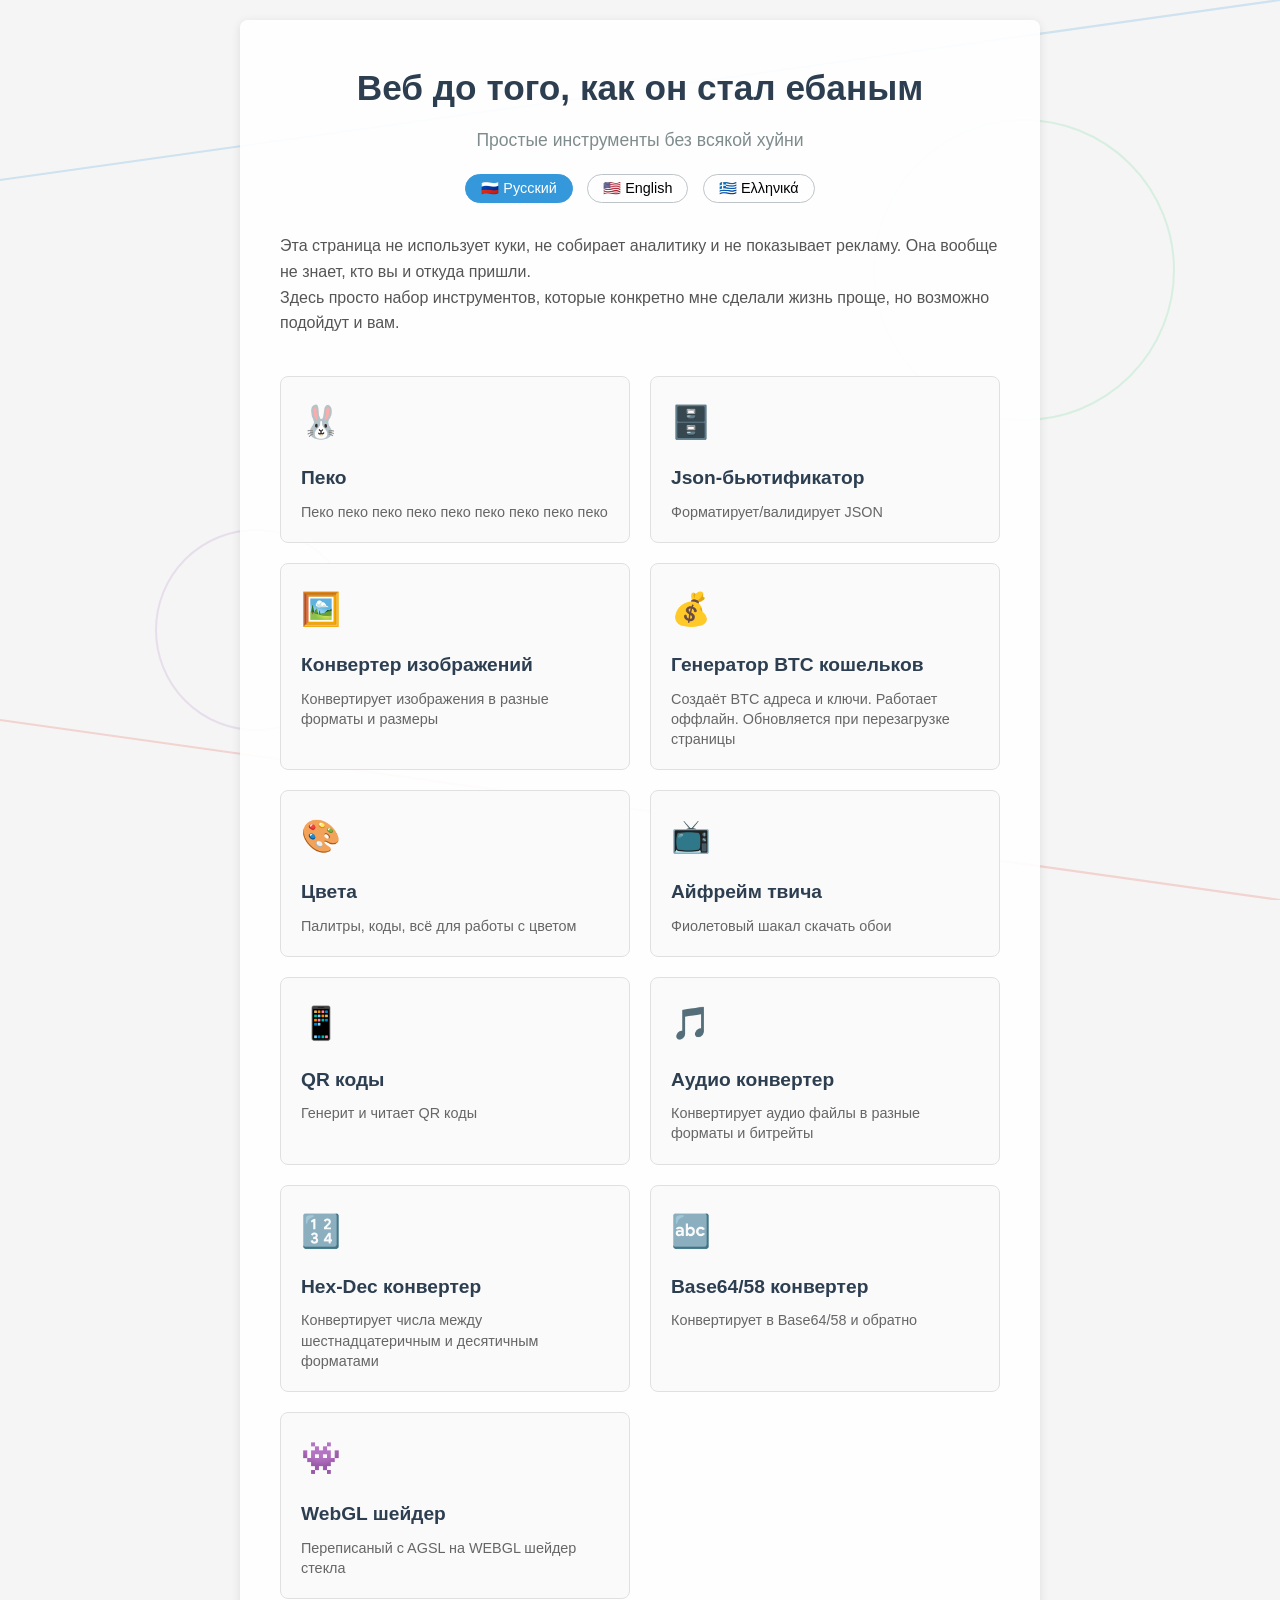
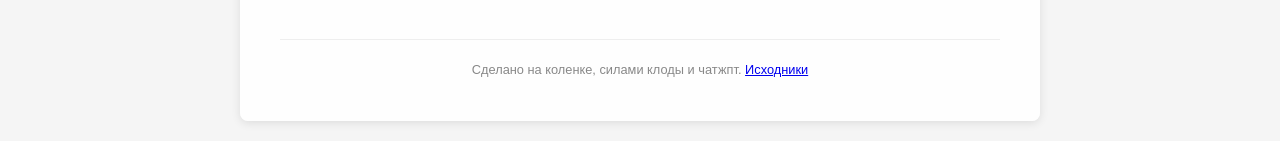
==== app/index.html @ 1409cdbc "Add WebGL shader to feature list" ====
<!DOCTYPE html>
<html lang="ru">
<head>
    <meta charset="UTF-8">
    <meta name="viewport" content="width=device-width, initial-scale=1.0">
    <title>Инструменты</title>
    <style>
        * { margin: 0; padding: 0; box-sizing: border-box; }
        body {
            font-family: -apple-system, BlinkMacSystemFont, 'Segoe UI', Roboto, sans-serif;
            line-height: 1.6; color: #333; background: #f5f5f5; padding: 20px;
            position: relative; /* allow positioned children without killing scroll */
            overflow-x: hidden; /* hide horizontal overflow only */
            min-height: 100vh; /* ensure body extends at least one viewport height */
        }
        svg.background { position: fixed; top: 0; left: 0; width: 100%; height: 100%; z-index: -1; pointer-events: none; }
        .container {
            max-width: 800px; margin: 0 auto; background: rgba(255,255,255,0.9);
            border-radius: 8px; box-shadow: 0 2px 10px rgba(0,0,0,0.1); padding: 40px; position: relative;
        }
        .header { text-align: center; margin-bottom: 30px; }
        .title { font-size: 2.2em; font-weight: bold; color: #2c3e50; margin-bottom: 10px; }
        .subtitle { font-size: 1.1em; color: #7f8c8d; margin-bottom: 20px; }
        .language-switch { margin-bottom: 20px; }
        .lang-btn { background: none; border: 1px solid #bdc3c7; padding: 5px 15px; margin: 0 5px; border-radius: 20px; cursor: pointer; font-size: 0.9em; transition: all 0.2s; }
        .lang-btn.active { background: #3498db; color: white; border-color: #3498db; }
        .lang-btn:hover:not(.active) { background: #ecf0f1; }
        .description { font-size: 1em; color: #555; margin-bottom: 40px; text-align: left; }
        .tools-grid { display: grid; grid-template-columns: repeat(auto-fit, minmax(300px, 1fr)); gap: 20px; margin-top: 30px; }
        .tool-card { border: 1px solid #e0e0e0; border-radius: 8px; padding: 20px; background: #fafafa; cursor: pointer; transition: all 0.2s ease; text-decoration: none; color: inherit; }
        .tool-card:hover { border-color: #3498db; background: white; box-shadow: 0 4px 12px rgba(52, 152, 219, 0.1); transform: translateY(-2px); }
        .tool-icon { font-size: 2em; margin-bottom: 15px; display: block; }
        .tool-title { font-size: 1.2em; font-weight: 600; margin-bottom: 8px; color: #2c3e50; }
        .tool-desc { font-size: 0.9em; color: #666; line-height: 1.4; }
        .footer { margin-top: 40px; padding-top: 20px; border-top: 1px solid #eee; font-size: 0.8em; color: #888; text-align: center; }
        @media (max-width: 768px) {
            body { padding: 10px; }
            .container { padding: 20px; }
            .title { font-size: 1.8em; }
            .subtitle { font-size: 1em; }
            .tools-grid { grid-template-columns: 1fr; gap: 15px; }
            .tool-card { padding: 15px; }
        }
        @media (max-width: 480px) {
            .container { padding: 15px; }
            .title { font-size: 1.5em; }
            .lang-btn { padding: 8px 12px; margin: 2px; }
        }
    </style>
</head>
<body>
<svg class="background" xmlns="http://www.w3.org/2000/svg" preserveAspectRatio="xMidYMid slice">
    <line x1="0" y1="20%" x2="100%" y2="0" stroke="#3498db" stroke-width="2" opacity="0.2"/>
    <line x1="0" y1="80%" x2="100%" y2="100%" stroke="#e74c3c" stroke-width="2" opacity="0.2"/>
    <circle cx="80%" cy="30%" r="150" stroke="#2ecc71" stroke-width="2" fill="none" opacity="0.15"/>
    <circle cx="20%" cy="70%" r="100" stroke="#9b59b6" stroke-width="2" fill="none" opacity="0.15"/>
</svg>

<div class="container">
    <div class="header">
        <h1 class="title" data-text="title">Веб до того, как он стал ебаным</h1>
        <p class="subtitle" data-text="subtitle">Простые инструменты без всякой хуйни</p>
        <div class="language-switch">
            <button class="lang-btn" data-lang="ru">🇷🇺 Русский</button>
            <button class="lang-btn" data-lang="en">🇺🇸 English</button>
            <button class="lang-btn" data-lang="el">🇬🇷 Ελληνικά</button>
        </div>
    </div>

    <div class="description" data-text="description"></div>
    <div class="tools-grid" id="tools-grid"></div>
    <div class="footer" data-text="footer"></div>
</div>

<script>
    const translations = {
        ru: {
            title: "Веб до того, как он стал ебаным",
            subtitle: "Простые инструменты без всякой хуйни",
            description: `
                <p>Эта страница не использует куки, не собирает аналитику и не показывает рекламу. Она вообще не знает, кто вы и откуда пришли.</p>
                <p>Здесь просто набор инструментов, которые конкретно мне сделали жизнь проще, но возможно подойдут и вам.</p>
            `,
            footer: "Сделано на коленке, силами клоды и чатжпт. <a href=\"https://github.com/gen1nya/js-tools\">Исходники</a>",
            tools: [
                { name: "peko", icon: "🐰", title: "Пеко", desc: "Пеко пеко пеко пеко пеко пеко пеко пеко пеко" },
                { name: "json_validator", icon: "🗄️", title: "Json-бьютификатор", desc: "Форматирует/валидирует JSON" },
                { name: "image-converter", icon: "🖼️", title: "Конвертер изображений", desc: "Конвертирует изображения в разные форматы и размеры" },
                { name: "btc_generator", icon: "💰", title: "Генератор BTC кошельков", desc: "Создаёт BTC адреса и ключи. Работает оффлайн. Обновляется при перезагрузке страницы" },
                { name: "colors", icon: "🎨", title: "Цвета", desc: "Палитры, коды, всё для работы с цветом" },
                { name: "twitch_iframe", icon: "📺", title: "Айфрейм твича", desc: "Фиолетовый шакал скачать обои" },
                { name: "qr_generator_reader", icon: "📱", title: "QR коды", desc: "Генерит и читает QR коды" },
                { name: "audio_converter", icon: "🎵", title: "Аудио конвертер", desc: "Конвертирует аудио файлы в разные форматы и битрейты" },
                { name: "hex-dec-converter", icon: "🔢", title: "Hex-Dec конвертер", desc: "Конвертирует числа между шестнадцатеричным и десятичным форматами" },
                { name: "base-utf-converter", icon: "🔤", title: "Base64/58 конвертер", desc: "Конвертирует в Base64/58 и обратно" },
                { name: "webgl", icon: "👾", title: "WebGL шейдер", desc: "Переписаный c AGSL на WEBGL шейдер стекла" },
            ]
        },
        en: {
            title: "Web before it became fucked up",
            subtitle: "Simple tools without any bullshit",
            description: `
                <p>This page doesn't use cookies, doesn't collect analytics, and doesn't show ads. It doesn't know who you are or where you came from.</p>
                <p>Here's just a set of tools that made my life easier, but might work for you too.</p>
                <p>Not everything translated to English yet, but I'm working on it, and PRs are welcome.</p>
            `,
            footer: "Made on my knee with the help of Claude and ChatGPT.  <a href=\"https://github.com/gen1nya/js-tools\">Source code</a>",
            tools: [
                { name: "peko", icon: "🐰", title: "Peko", desc: "peko peko peko peko peko peko peko peko peko peko peko peko peko peko peko peko" },
                { name: "json_validator", icon: "🗄️", title: "Json-Beautifier", desc: "Formats/validates JSON" },
                { name: "image-converter", icon: "🖼️", title: "Image Converter", desc: "Converts images to different formats and sizes" },
                { name: "btc_generator", icon: "💰", title: "BTC Wallet Generator", desc: "Creates BTC addresses and keys. Works offline. Updates on page reload" },
                { name: "colors", icon: "🎨", title: "Colors", desc: "Palettes, codes, everything for working with color" },
                { name: "twitch_iframe", icon: "📺", title: "Twitch Iframe", desc: "Purple jackal download wallpapers" },
                { name: "qr_generator_reader", icon: "📱", title: "QR Codes", desc: "Generates and reads QR codes" },
                { name: "audio_converter", icon: "🎵", title: "Audio Converter", desc: "Converts audio files to different formats and bitrates" },
                { name: "hex-dec-converter", icon: "🔢", title: "Hex-Dec Converter", desc: "Converts numbers between hexadecimal and decimal formats" },
                { name: "base-utf-converter", icon: "🔤", title: "Base64/58 Converter", desc: "Converts to Base64/58 and back" },
                { name: "webgl", icon: "👾", title: "WebGL shader", desc: "Rewritten from AGSL to the WEBGL glass shader" }
            ]
        },
        el: {
            title: "Ο Ιστός πριν γίνει σκατά",
            subtitle: "Απλά εργαλεία χωρίς μαλακίες",
            description: `
                <p>Αυτή η σελίδα δεν χρησιμοποιεί cookies, δεν συλλέγει αναλύσεις και δεν εμφανίζει διαφημίσεις.</p>
                <p>Είναι απλά ένα σύνολο εργαλείων που έκαναν τη ζωή μου ευκολότερη και ίσως βοηθήσουν και εσάς.</p>
            `,
            footer: "Φτιαγμένο πρόχειρα με τη βοήθεια του Claude και του ChatGPT. <a href=\"https://github.com/gen1nya/js-tools\">Πηγαίος κώδικας</a>",
            tools: [
                { name: "peko", icon: "🐰", title: "Πέκο", desc: "πέκο πέκο πέκο..." },
                { name: "json_validator", icon: "🗄️", title: "Διαμορφωτής JSON", desc: "Μορφοποιεί/επικυρώνει JSON" },
                { name: "image-converter", icon: "🖼️", title: "Μετατροπέας εικόνων", desc: "Μετατρέπει εικόνες σε διαφορετικές μορφές και μεγέθη" },
                { name: "btc_generator", icon: "💰", title: "Γεννήτρια πορτοφολιών BTC", desc: "Δημιουργεί διευθύνσεις και κλειδιά BTC. Λειτουργεί offline. Ενημερώνεται με την ανανέωση της σελίδας" },
                { name: "colors", icon: "🎨", title: "Χρώματα", desc: "Παλέτες, κωδικοί, όλα για εργασία με το χρώμα" },
                { name: "twitch_iframe", icon: "📺", title: "Iframe Twitch", desc: "Μωβ τσακάλι λήψη ταπετσαριών" },
                { name: "qr_generator_reader", icon: "📱", title: "QR κώδικες", desc: "Δημιουργεί και διαβάζει κωδικούς QR" },
                { name: "audio_converter", icon: "🎵", title: "Μετατροπέας ήχου", desc: "Μετατρέπει αρχεία ήχου σε διαφορετικές μορφές και bitrates" },
                { name: "hex-dec-converter", icon: "🔢", title: "Μετατροπέας Hex-Dec", desc: "Μετατρέπει αριθμούς μεταξύ δεκαεξαδικού και δεκαδικού" },
                { name: "base-utf-converter", icon: "🔤", title: "Μετατροπέας Base64/58", desc: "Μετατρέπει σε Base64/58 και πίσω" },
                { name: "webgl", icon: "👾", title: "WebGL шейдер", desc: "Ξαναγράφηκε από AGSL στο WEBGL glass shader" }
            ]
        }
    };

    let currentLang = localStorage.getItem('lang') || 'ru';

    function switchLanguage(lang, targetBtn = null) {
        if (!translations[lang]) lang = 'ru';
        currentLang = lang;
        localStorage.setItem('lang', lang);

        document.querySelectorAll('.lang-btn').forEach(btn => btn.classList.remove('active'));
        if (targetBtn) targetBtn.classList.add('active');

        const texts = translations[lang];
        if (!texts) return;

        document.querySelectorAll('[data-text]').forEach(el => {
            const key = el.getAttribute('data-text');
            if (key in texts) el.innerHTML = texts[key];
        });
        
        renderTools(texts.tools || []);
        document.documentElement.lang = lang;
    }

    function renderTools(tools) {
        const grid = document.getElementById('tools-grid');
        grid.innerHTML = (tools || []).map(tool => `
            <a href="tools/${tool.name}.html" class="tool-card">
                <span class="tool-icon">${tool.icon}</span>
                <div class="tool-title">${tool.title}</div>
                <div class="tool-desc">${tool.desc}</div>
            </a>
        `).join('');
    }

    document.addEventListener('DOMContentLoaded', () => {
        document.querySelectorAll('.lang-btn').forEach(btn => {
            btn.addEventListener('click', e => switchLanguage(btn.dataset.lang, e.currentTarget));
        });
        const initialBtn = document.querySelector(`.lang-btn[data-lang="${currentLang}"]`) || document.querySelector('.lang-btn');
        switchLanguage(currentLang, initialBtn);
    });
</script>
</body>
</html>
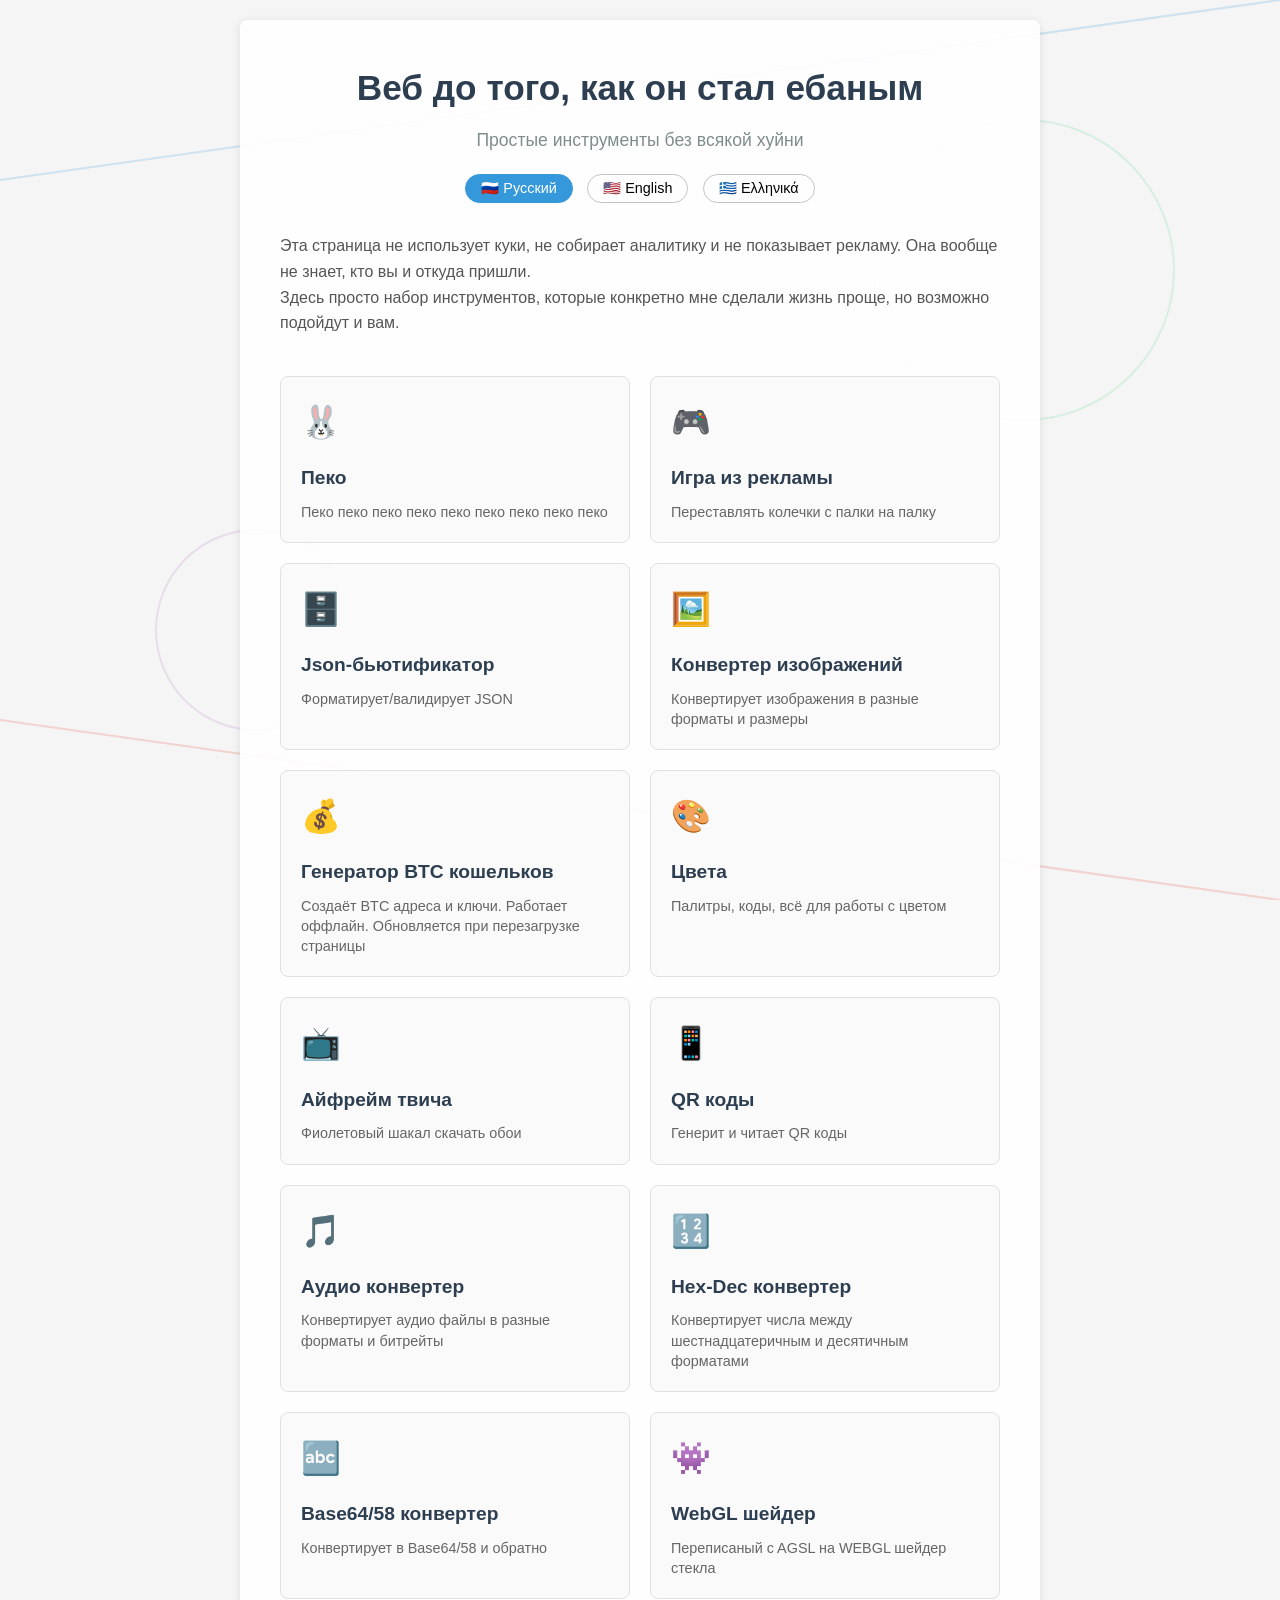
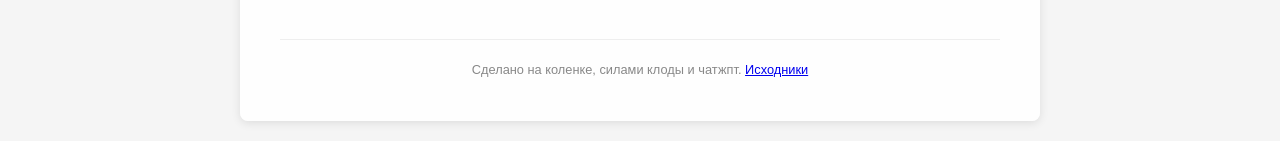
==== commit d098d530: "added a small game" ====
--- a/app/index.html
+++ b/app/index.html
@@ -84,6 +84,7 @@
             footer: "Сделано на коленке, силами клоды и чатжпт. <a href=\"https://github.com/gen1nya/js-tools\">Исходники</a>",
             tools: [
                 { name: "peko", icon: "🐰", title: "Пеко", desc: "Пеко пеко пеко пеко пеко пеко пеко пеко пеко" },
+                { name: "sorting_game", icon: "🎮", title: "Игра из рекламы", desc: "Переставлять колечки с палки на палку" },
                 { name: "json_validator", icon: "🗄️", title: "Json-бьютификатор", desc: "Форматирует/валидирует JSON" },
                 { name: "image-converter", icon: "🖼️", title: "Конвертер изображений", desc: "Конвертирует изображения в разные форматы и размеры" },
                 { name: "btc_generator", icon: "💰", title: "Генератор BTC кошельков", desc: "Создаёт BTC адреса и ключи. Работает оффлайн. Обновляется при перезагрузке страницы" },
@@ -107,6 +108,7 @@
             footer: "Made on my knee with the help of Claude and ChatGPT.  <a href=\"https://github.com/gen1nya/js-tools\">Source code</a>",
             tools: [
                 { name: "peko", icon: "🐰", title: "Peko", desc: "peko peko peko peko peko peko peko peko peko peko peko peko peko peko peko peko" },
+                { name: "sorting_game", icon: "🎮", title: "Ad Puzzle Game", desc: "Move the rings from one pole to another" },
                 { name: "json_validator", icon: "🗄️", title: "Json-Beautifier", desc: "Formats/validates JSON" },
                 { name: "image-converter", icon: "🖼️", title: "Image Converter", desc: "Converts images to different formats and sizes" },
                 { name: "btc_generator", icon: "💰", title: "BTC Wallet Generator", desc: "Creates BTC addresses and keys. Works offline. Updates on page reload" },
@@ -129,6 +131,7 @@
             footer: "Φτιαγμένο πρόχειρα με τη βοήθεια του Claude και του ChatGPT. <a href=\"https://github.com/gen1nya/js-tools\">Πηγαίος κώδικας</a>",
             tools: [
                 { name: "peko", icon: "🐰", title: "Πέκο", desc: "πέκο πέκο πέκο..." },
+                { name: "sorting_game", icon: "🎮", title: "Παιχνίδι από τη διαφήμιση", desc: "Μετακίνησε τους κρίκους από ένα στύλο σε έναν άλλο" },
                 { name: "json_validator", icon: "🗄️", title: "Διαμορφωτής JSON", desc: "Μορφοποιεί/επικυρώνει JSON" },
                 { name: "image-converter", icon: "🖼️", title: "Μετατροπέας εικόνων", desc: "Μετατρέπει εικόνες σε διαφορετικές μορφές και μεγέθη" },
                 { name: "btc_generator", icon: "💰", title: "Γεννήτρια πορτοφολιών BTC", desc: "Δημιουργεί διευθύνσεις και κλειδιά BTC. Λειτουργεί offline. Ενημερώνεται με την ανανέωση της σελίδας" },
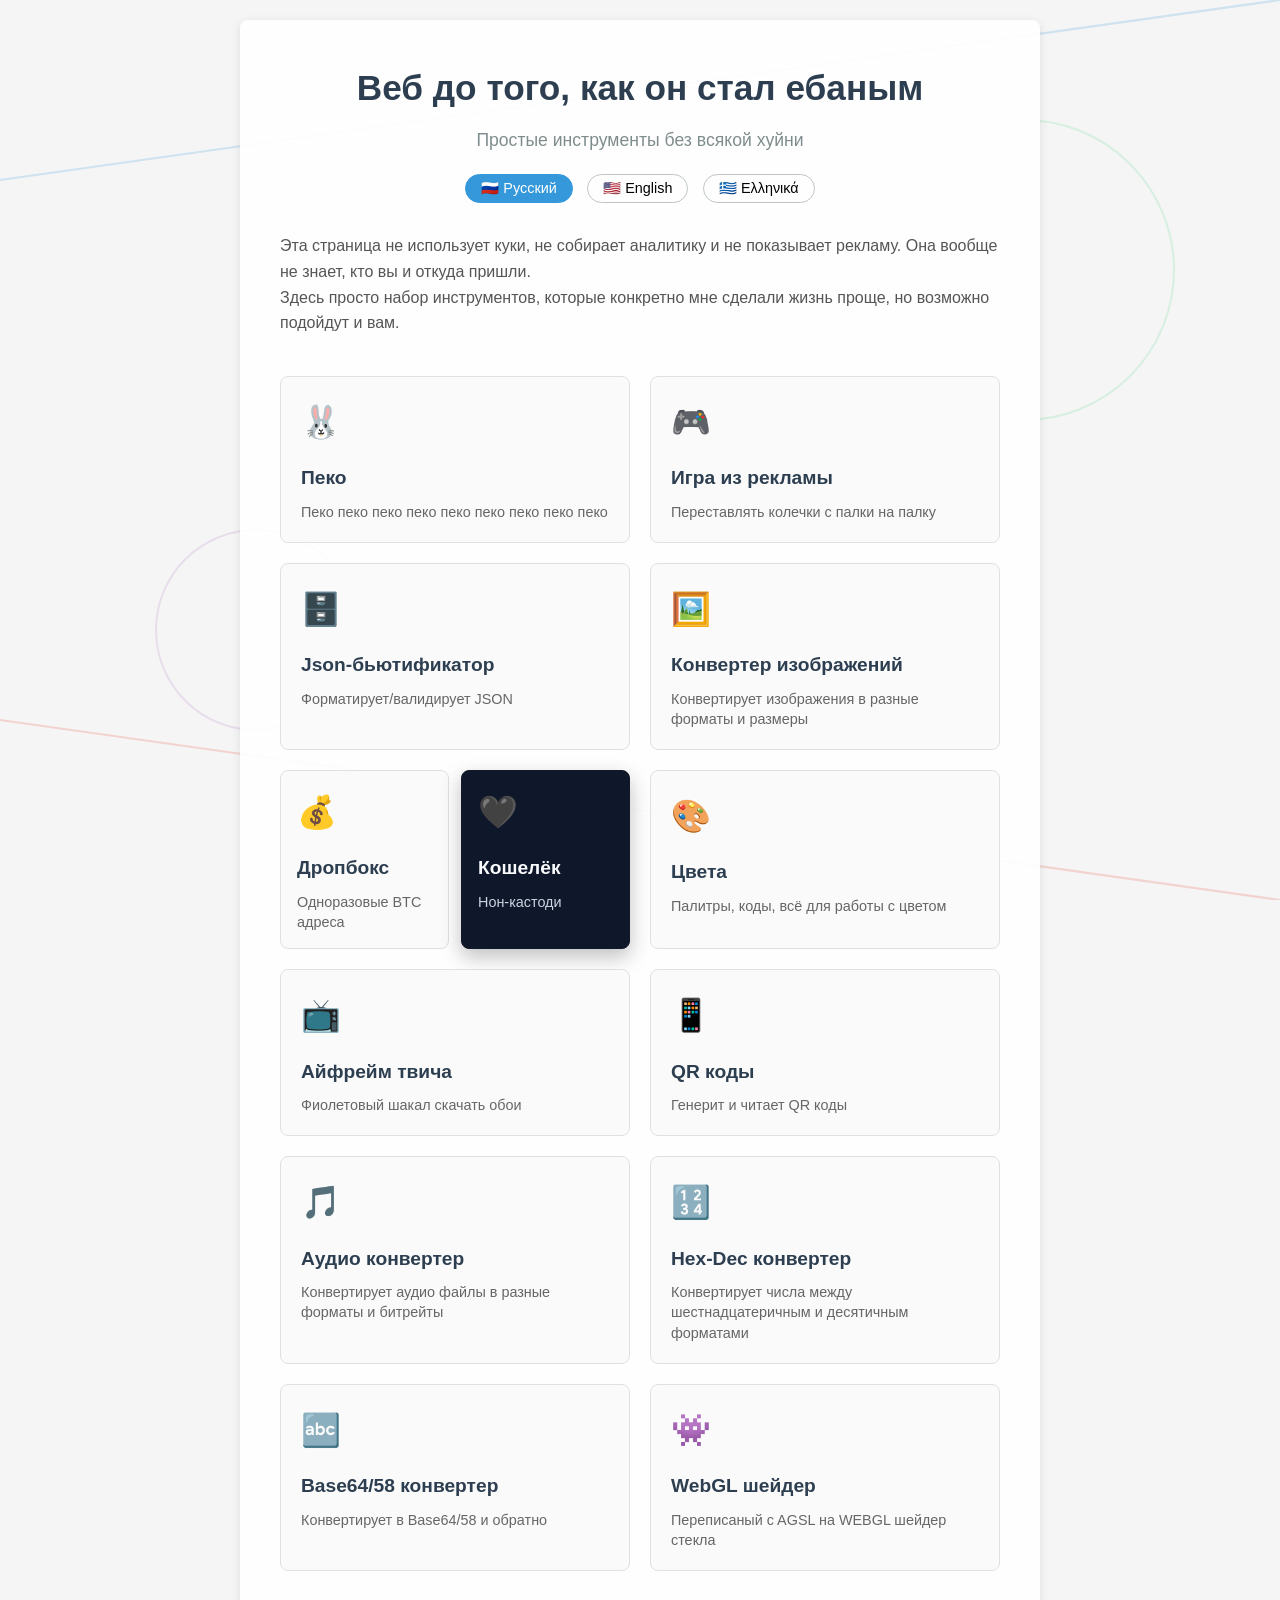
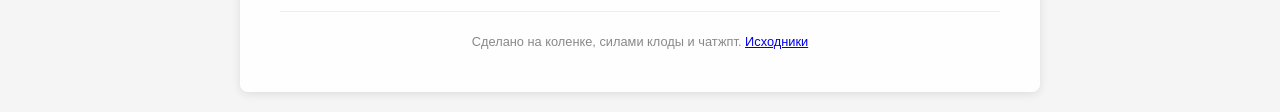
==== commit 920159d9: "Add paired BTC drop box and external wallet cards" ====
--- a/app/index.html
+++ b/app/index.html
@@ -27,8 +27,14 @@
         .lang-btn:hover:not(.active) { background: #ecf0f1; }
         .description { font-size: 1em; color: #555; margin-bottom: 40px; text-align: left; }
         .tools-grid { display: grid; grid-template-columns: repeat(auto-fit, minmax(300px, 1fr)); gap: 20px; margin-top: 30px; }
+        .tool-card-pair { display: grid; grid-template-columns: repeat(2, 1fr); gap: 12px; }
         .tool-card { border: 1px solid #e0e0e0; border-radius: 8px; padding: 20px; background: #fafafa; cursor: pointer; transition: all 0.2s ease; text-decoration: none; color: inherit; }
         .tool-card:hover { border-color: #3498db; background: white; box-shadow: 0 4px 12px rgba(52, 152, 219, 0.1); transform: translateY(-2px); }
+        .tool-card--compact { padding: 16px; }
+        .tool-card--dark { background: #0f172a; color: #e5e7eb; border-color: #111827; box-shadow: 0 8px 20px rgba(0, 0, 0, 0.25); }
+        .tool-card--dark:hover { background: #0b1221; border-color: #1f2937; box-shadow: 0 6px 18px rgba(0, 0, 0, 0.35); transform: translateY(-2px); }
+        .tool-card--dark .tool-title { color: #f8fafc; }
+        .tool-card--dark .tool-desc { color: #cbd5e1; }
         .tool-icon { font-size: 2em; margin-bottom: 15px; display: block; }
         .tool-title { font-size: 1.2em; font-weight: 600; margin-bottom: 8px; color: #2c3e50; }
         .tool-desc { font-size: 0.9em; color: #666; line-height: 1.4; }
@@ -40,6 +46,7 @@
             .subtitle { font-size: 1em; }
             .tools-grid { grid-template-columns: 1fr; gap: 15px; }
             .tool-card { padding: 15px; }
+            .tool-card-pair { grid-template-columns: 1fr; }
         }
         @media (max-width: 480px) {
             .container { padding: 15px; }
@@ -87,7 +94,8 @@
                 { name: "sorting_game", icon: "🎮", title: "Игра из рекламы", desc: "Переставлять колечки с палки на палку" },
                 { name: "json_validator", icon: "🗄️", title: "Json-бьютификатор", desc: "Форматирует/валидирует JSON" },
                 { name: "image-converter", icon: "🖼️", title: "Конвертер изображений", desc: "Конвертирует изображения в разные форматы и размеры" },
-                { name: "btc_generator", icon: "💰", title: "Генератор BTC кошельков", desc: "Создаёт BTC адреса и ключи. Работает оффлайн. Обновляется при перезагрузке страницы" },
+                { name: "btc_generator", icon: "💰", title: "Дропбокс", desc: "Одноразовые BTC адреса", },
+                { name: "ebatel_wallet", icon: "🖤", title: "Кошелёк", desc: "Нон-кастоди", url: "https://wallet.rus.ebatel.online/", variant: "dark" },
                 { name: "colors", icon: "🎨", title: "Цвета", desc: "Палитры, коды, всё для работы с цветом" },
                 { name: "twitch_iframe", icon: "📺", title: "Айфрейм твича", desc: "Фиолетовый шакал скачать обои" },
                 { name: "qr_generator_reader", icon: "📱", title: "QR коды", desc: "Генерит и читает QR коды" },
@@ -111,7 +119,8 @@
                 { name: "sorting_game", icon: "🎮", title: "Ad Puzzle Game", desc: "Move the rings from one pole to another" },
                 { name: "json_validator", icon: "🗄️", title: "Json-Beautifier", desc: "Formats/validates JSON" },
                 { name: "image-converter", icon: "🖼️", title: "Image Converter", desc: "Converts images to different formats and sizes" },
-                { name: "btc_generator", icon: "💰", title: "BTC Wallet Generator", desc: "Creates BTC addresses and keys. Works offline. Updates on page reload" },
+                { name: "btc_generator", icon: "💰", title: "Dropbox", desc: "One-time BTC addresses" },
+                { name: "ebatel_wallet", icon: "🖤", title: "BTC wallet", desc: "Non-custodial", url: "https://wallet.rus.ebatel.online/", variant: "dark" },
                 { name: "colors", icon: "🎨", title: "Colors", desc: "Palettes, codes, everything for working with color" },
                 { name: "twitch_iframe", icon: "📺", title: "Twitch Iframe", desc: "Purple jackal download wallpapers" },
                 { name: "qr_generator_reader", icon: "📱", title: "QR Codes", desc: "Generates and reads QR codes" },
@@ -134,7 +143,8 @@
                 { name: "sorting_game", icon: "🎮", title: "Παιχνίδι από τη διαφήμιση", desc: "Μετακίνησε τους κρίκους από ένα στύλο σε έναν άλλο" },
                 { name: "json_validator", icon: "🗄️", title: "Διαμορφωτής JSON", desc: "Μορφοποιεί/επικυρώνει JSON" },
                 { name: "image-converter", icon: "🖼️", title: "Μετατροπέας εικόνων", desc: "Μετατρέπει εικόνες σε διαφορετικές μορφές και μεγέθη" },
-                { name: "btc_generator", icon: "💰", title: "Γεννήτρια πορτοφολιών BTC", desc: "Δημιουργεί διευθύνσεις και κλειδιά BTC. Λειτουργεί offline. Ενημερώνεται με την ανανέωση της σελίδας" },
+                { name: "btc_generator", icon: "💰", title: "Dropbox", desc: "One-time BTC διευθύνσεις" },
+                { name: "ebatel_wallet", icon: "🖤", title: "Πορτοφόλι BTC", desc: "Non-custodial", url: "https://wallet.rus.ebatel.online/", variant: "dark" },
                 { name: "colors", icon: "🎨", title: "Χρώματα", desc: "Παλέτες, κωδικοί, όλα για εργασία με το χρώμα" },
                 { name: "twitch_iframe", icon: "📺", title: "Iframe Twitch", desc: "Μωβ τσακάλι λήψη ταπετσαριών" },
                 { name: "qr_generator_reader", icon: "📱", title: "QR κώδικες", desc: "Δημιουργεί και διαβάζει κωδικούς QR" },
@@ -168,15 +178,46 @@
         document.documentElement.lang = lang;
     }
 
-    function renderTools(tools) {
-        const grid = document.getElementById('tools-grid');
-        grid.innerHTML = (tools || []).map(tool => `
-            <a href="tools/${tool.name}.html" class="tool-card">
+    function renderCard(tool, { compact = false } = {}) {
+        const isExternal = /^https?:\/\//.test(tool.url || '');
+        const href = isExternal ? tool.url : `tools/${tool.name}.html`;
+        const target = isExternal ? ' target="_blank" rel="noopener noreferrer"' : '';
+        const classes = ['tool-card'];
+        if (compact) classes.push('tool-card--compact');
+        if (tool.variant === 'dark') classes.push('tool-card--dark');
+
+        return `
+            <a href="${href}" class="${classes.join(' ')}"${target}>
                 <span class="tool-icon">${tool.icon}</span>
                 <div class="tool-title">${tool.title}</div>
                 <div class="tool-desc">${tool.desc}</div>
             </a>
-        `).join('');
+        `;
+    }
+
+    function renderTools(tools) {
+        const grid = document.getElementById('tools-grid');
+        let html = '';
+
+        for (let i = 0; i < (tools || []).length; i++) {
+            const tool = tools[i];
+            const nextTool = tools[i + 1];
+
+            if (tool?.name === 'btc_generator' && nextTool?.name === 'ebatel_wallet') {
+                html += `
+                    <div class="tool-card-pair">
+                        ${renderCard(tool, { compact: true })}
+                        ${renderCard(nextTool, { compact: true })}
+                    </div>
+                `;
+                i++; // skip partner card, already rendered
+                continue;
+            }
+
+            html += renderCard(tool);
+        }
+
+        grid.innerHTML = html;
     }
 
     document.addEventListener('DOMContentLoaded', () => {
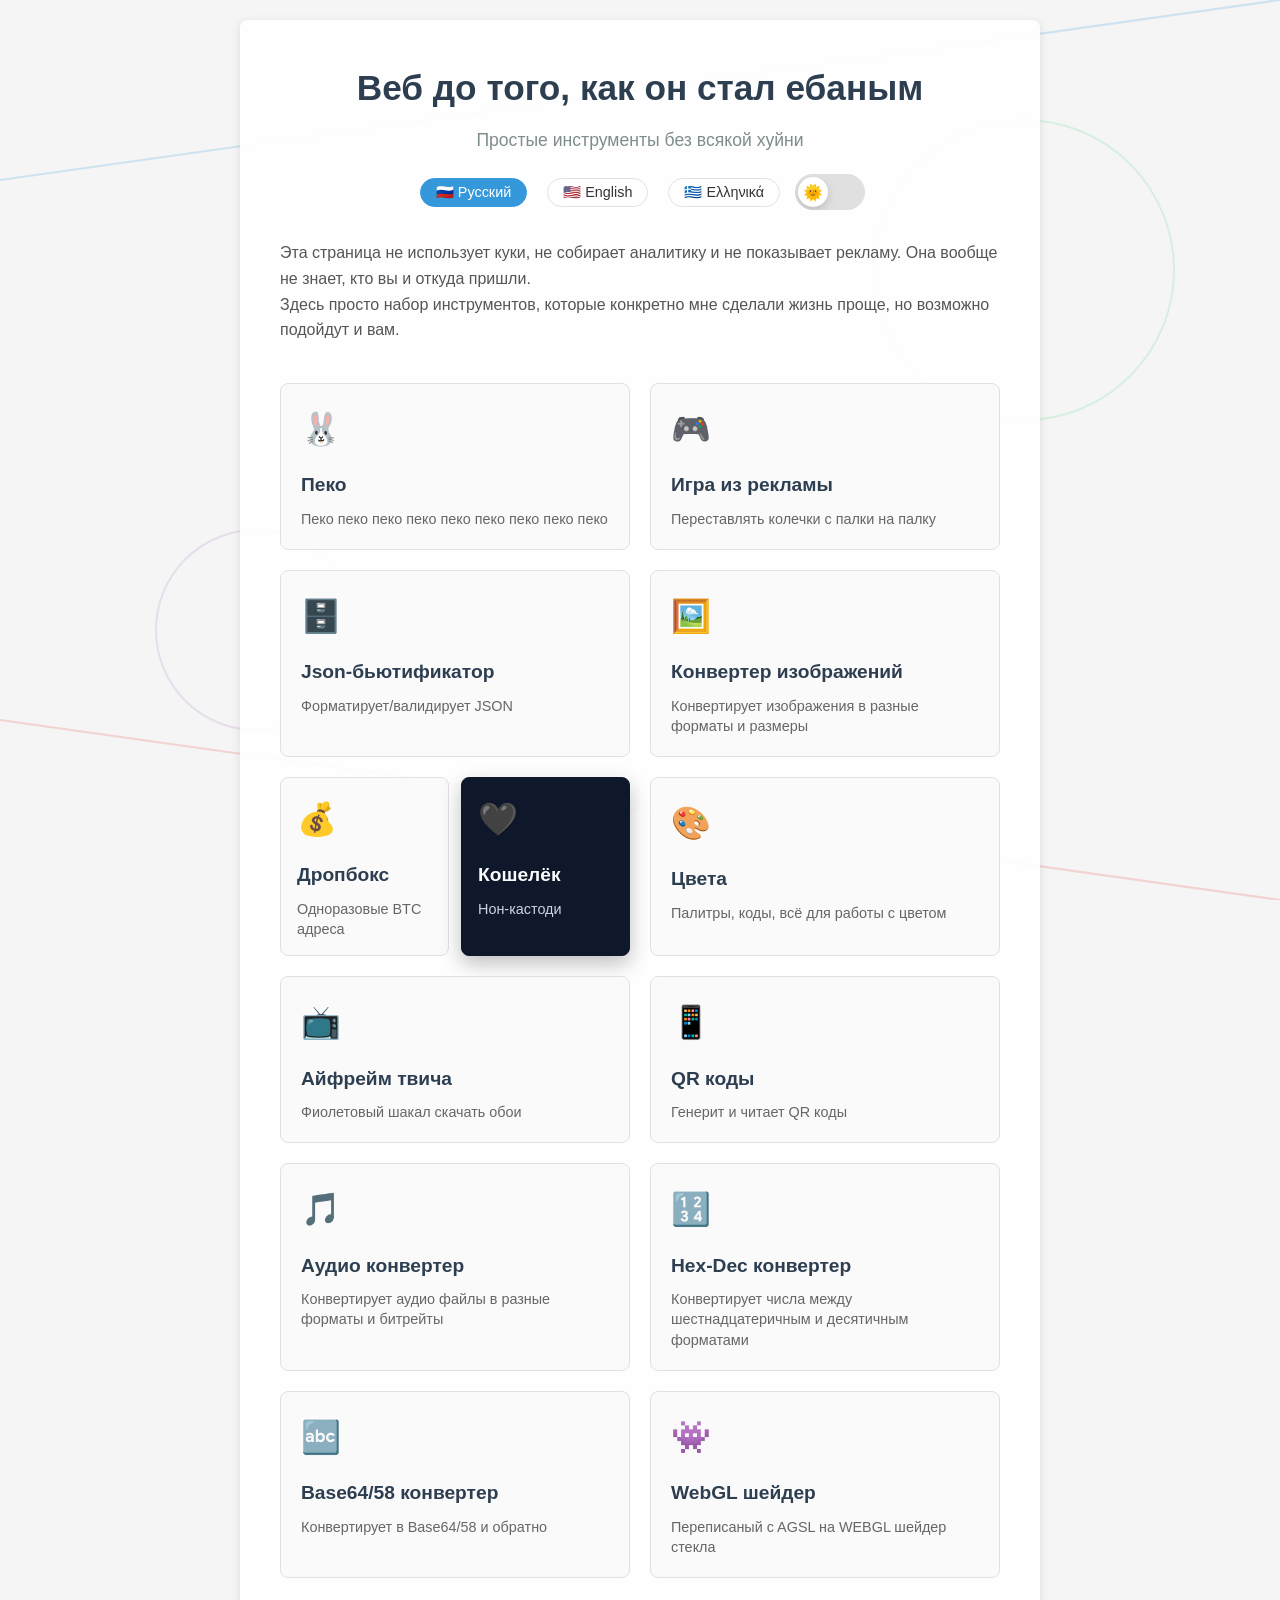
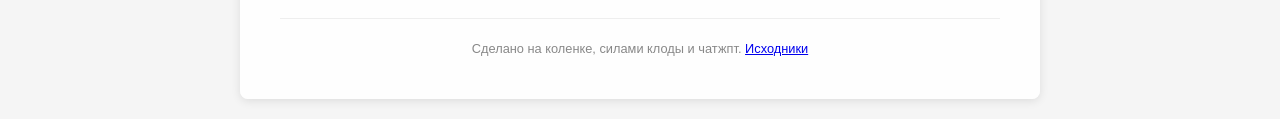
==== commit 023c214a: "Add theme toggle and refine wallet dark card accent" ====
--- a/app/index.html
+++ b/app/index.html
@@ -6,39 +6,120 @@
     <title>Инструменты</title>
     <style>
         * { margin: 0; padding: 0; box-sizing: border-box; }
+        :root {
+            --bg-body: #f5f5f5;
+            --bg-container: rgba(255, 255, 255, 0.9);
+            --text-main: #333;
+            --text-subtle: #555;
+            --text-muted: #666;
+            --title-color: #2c3e50;
+            --subtitle-color: #7f8c8d;
+            --card-bg: #fafafa;
+            --card-border: #e0e0e0;
+            --shadow: rgba(0, 0, 0, 0.1);
+            --accent: #3498db;
+            --footer-color: #888;
+            --footer-border: #eee;
+        }
+        [data-theme="dark"] {
+            --bg-body: #0b1221;
+            --bg-container: rgba(17, 24, 39, 0.92);
+            --text-main: #e5e7eb;
+            --text-subtle: #cbd5e1;
+            --text-muted: #94a3b8;
+            --title-color: #e2e8f0;
+            --subtitle-color: #cbd5e1;
+            --card-bg: #111827;
+            --card-border: #1f2937;
+            --shadow: rgba(0, 0, 0, 0.3);
+            --accent: #60a5fa;
+            --footer-color: #94a3b8;
+            --footer-border: #1f2937;
+        }
         body {
             font-family: -apple-system, BlinkMacSystemFont, 'Segoe UI', Roboto, sans-serif;
-            line-height: 1.6; color: #333; background: #f5f5f5; padding: 20px;
+            line-height: 1.6; color: var(--text-main); background: var(--bg-body); padding: 20px;
             position: relative; /* allow positioned children without killing scroll */
             overflow-x: hidden; /* hide horizontal overflow only */
             min-height: 100vh; /* ensure body extends at least one viewport height */
+            transition: background 0.2s ease, color 0.2s ease;
         }
         svg.background { position: fixed; top: 0; left: 0; width: 100%; height: 100%; z-index: -1; pointer-events: none; }
         .container {
-            max-width: 800px; margin: 0 auto; background: rgba(255,255,255,0.9);
-            border-radius: 8px; box-shadow: 0 2px 10px rgba(0,0,0,0.1); padding: 40px; position: relative;
+            max-width: 800px; margin: 0 auto; background: var(--bg-container);
+            border-radius: 8px; box-shadow: 0 2px 10px var(--shadow); padding: 40px; position: relative;
+            transition: background 0.2s ease, box-shadow 0.2s ease;
         }
         .header { text-align: center; margin-bottom: 30px; }
-        .title { font-size: 2.2em; font-weight: bold; color: #2c3e50; margin-bottom: 10px; }
-        .subtitle { font-size: 1.1em; color: #7f8c8d; margin-bottom: 20px; }
-        .language-switch { margin-bottom: 20px; }
-        .lang-btn { background: none; border: 1px solid #bdc3c7; padding: 5px 15px; margin: 0 5px; border-radius: 20px; cursor: pointer; font-size: 0.9em; transition: all 0.2s; }
-        .lang-btn.active { background: #3498db; color: white; border-color: #3498db; }
-        .lang-btn:hover:not(.active) { background: #ecf0f1; }
-        .description { font-size: 1em; color: #555; margin-bottom: 40px; text-align: left; }
+        .title { font-size: 2.2em; font-weight: bold; color: var(--title-color); margin-bottom: 10px; transition: color 0.2s ease; }
+        .subtitle { font-size: 1.1em; color: var(--subtitle-color); margin-bottom: 20px; transition: color 0.2s ease; }
+        .language-switch { margin-bottom: 20px; display: flex; justify-content: center; gap: 10px; align-items: center; flex-wrap: wrap; }
+        .lang-btn { background: none; border: 1px solid var(--card-border); padding: 5px 15px; margin: 0 5px; border-radius: 20px; cursor: pointer; font-size: 0.9em; transition: all 0.2s; color: var(--text-main); }
+        .lang-btn.active { background: var(--accent); color: white; border-color: var(--accent); }
+        .lang-btn:hover:not(.active) { background: rgba(52, 152, 219, 0.1); }
+        [data-theme="dark"] .lang-btn:hover:not(.active) { background: rgba(96, 165, 250, 0.15); }
+        .description { font-size: 1em; color: var(--text-subtle); margin-bottom: 40px; text-align: left; transition: color 0.2s ease; }
         .tools-grid { display: grid; grid-template-columns: repeat(auto-fit, minmax(300px, 1fr)); gap: 20px; margin-top: 30px; }
         .tool-card-pair { display: grid; grid-template-columns: repeat(2, 1fr); gap: 12px; }
-        .tool-card { border: 1px solid #e0e0e0; border-radius: 8px; padding: 20px; background: #fafafa; cursor: pointer; transition: all 0.2s ease; text-decoration: none; color: inherit; }
-        .tool-card:hover { border-color: #3498db; background: white; box-shadow: 0 4px 12px rgba(52, 152, 219, 0.1); transform: translateY(-2px); }
+        .tool-card { border: 1px solid var(--card-border); border-radius: 8px; padding: 20px; background: var(--card-bg); cursor: pointer; transition: all 0.2s ease; text-decoration: none; color: inherit; }
+        .tool-card:hover { border-color: var(--accent); background: white; box-shadow: 0 4px 12px rgba(52, 152, 219, 0.1); transform: translateY(-2px); }
+        [data-theme="dark"] .tool-card:hover { background: #0f172a; box-shadow: 0 4px 12px rgba(96, 165, 250, 0.15); }
         .tool-card--compact { padding: 16px; }
         .tool-card--dark { background: #0f172a; color: #e5e7eb; border-color: #111827; box-shadow: 0 8px 20px rgba(0, 0, 0, 0.25); }
         .tool-card--dark:hover { background: #0b1221; border-color: #1f2937; box-shadow: 0 6px 18px rgba(0, 0, 0, 0.35); transform: translateY(-2px); }
         .tool-card--dark .tool-title { color: #f8fafc; }
         .tool-card--dark .tool-desc { color: #cbd5e1; }
+        [data-theme="dark"] .tool-card--dark {
+            border-color: #3f2a6d;
+            box-shadow: 0 10px 24px rgba(0, 0, 0, 0.5);
+            background: linear-gradient(135deg, #0c1120 0%, #0f1528 70%);
+        }
+        [data-theme="dark"] .tool-card--dark:hover {
+            background: linear-gradient(135deg, #11172b 0%, #171f38 70%);
+            border-color: #5b369d;
+            box-shadow: 0 0 0 1px rgba(91, 54, 157, 0.3), 0 14px 30px rgba(0, 0, 0, 0.55);
+        }
         .tool-icon { font-size: 2em; margin-bottom: 15px; display: block; }
-        .tool-title { font-size: 1.2em; font-weight: 600; margin-bottom: 8px; color: #2c3e50; }
-        .tool-desc { font-size: 0.9em; color: #666; line-height: 1.4; }
-        .footer { margin-top: 40px; padding-top: 20px; border-top: 1px solid #eee; font-size: 0.8em; color: #888; text-align: center; }
+        .tool-title { font-size: 1.2em; font-weight: 600; margin-bottom: 8px; color: var(--title-color); transition: color 0.2s ease; }
+        .tool-desc { font-size: 0.9em; color: var(--text-muted); line-height: 1.4; transition: color 0.2s ease; }
+        .footer { margin-top: 40px; padding-top: 20px; border-top: 1px solid var(--footer-border); font-size: 0.8em; color: var(--footer-color); text-align: center; transition: color 0.2s ease, border-color 0.2s ease; }
+        .theme-toggle {
+            position: relative;
+            width: 70px;
+            height: 36px;
+            background: var(--card-border);
+            border-radius: 50px;
+            cursor: pointer;
+            transition: all 0.2s ease;
+            border: none;
+            overflow: hidden;
+            flex-shrink: 0;
+        }
+        .theme-toggle:hover { background: #d0d0d0; transform: translateY(-1px); }
+        .theme-toggle:active { transform: translateY(0); }
+        [data-theme="dark"] .theme-toggle { background: #1f2937; }
+        [data-theme="dark"] .theme-toggle:hover { background: #273447; }
+        .theme-toggle-slider {
+            position: absolute;
+            top: 3px;
+            left: 3px;
+            width: 30px;
+            height: 30px;
+            background: white;
+            border-radius: 50%;
+            display: flex;
+            align-items: center;
+            justify-content: center;
+            font-size: 16px;
+            transition: all 0.2s ease;
+            box-shadow: 0 4px 8px rgba(0,0,0,0.15);
+        }
+        [data-theme="dark"] .theme-toggle-slider {
+            transform: translateX(34px);
+            background: #111827;
+            color: #f8fafc;
+            box-shadow: 0 4px 10px rgba(0,0,0,0.3);
+        }
         @media (max-width: 768px) {
             body { padding: 10px; }
             .container { padding: 20px; }
@@ -71,6 +152,9 @@
             <button class="lang-btn" data-lang="ru">🇷🇺 Русский</button>
             <button class="lang-btn" data-lang="en">🇺🇸 English</button>
             <button class="lang-btn" data-lang="el">🇬🇷 Ελληνικά</button>
+            <button class="theme-toggle" id="theme-toggle" aria-label="Переключить тему">
+                <span class="theme-toggle-slider" id="theme-toggle-slider">🌞</span>
+            </button>
         </div>
     </div>
 
@@ -157,6 +241,15 @@
     };
 
     let currentLang = localStorage.getItem('lang') || 'ru';
+    let currentTheme = localStorage.getItem('theme') || 'light';
+
+    function setTheme(theme) {
+        currentTheme = theme === 'dark' ? 'dark' : 'light';
+        document.documentElement.setAttribute('data-theme', currentTheme);
+        localStorage.setItem('theme', currentTheme);
+        const slider = document.getElementById('theme-toggle-slider');
+        if (slider) slider.textContent = currentTheme === 'dark' ? '🌙' : '🌞';
+    }
 
     function switchLanguage(lang, targetBtn = null) {
         if (!translations[lang]) lang = 'ru';
@@ -221,6 +314,14 @@
     }
 
     document.addEventListener('DOMContentLoaded', () => {
+        setTheme(currentTheme);
+        const themeToggle = document.getElementById('theme-toggle');
+        if (themeToggle) {
+            themeToggle.addEventListener('click', () => {
+                setTheme(currentTheme === 'dark' ? 'light' : 'dark');
+            });
+        }
+
         document.querySelectorAll('.lang-btn').forEach(btn => {
             btn.addEventListener('click', e => switchLanguage(btn.dataset.lang, e.currentTarget));
         });
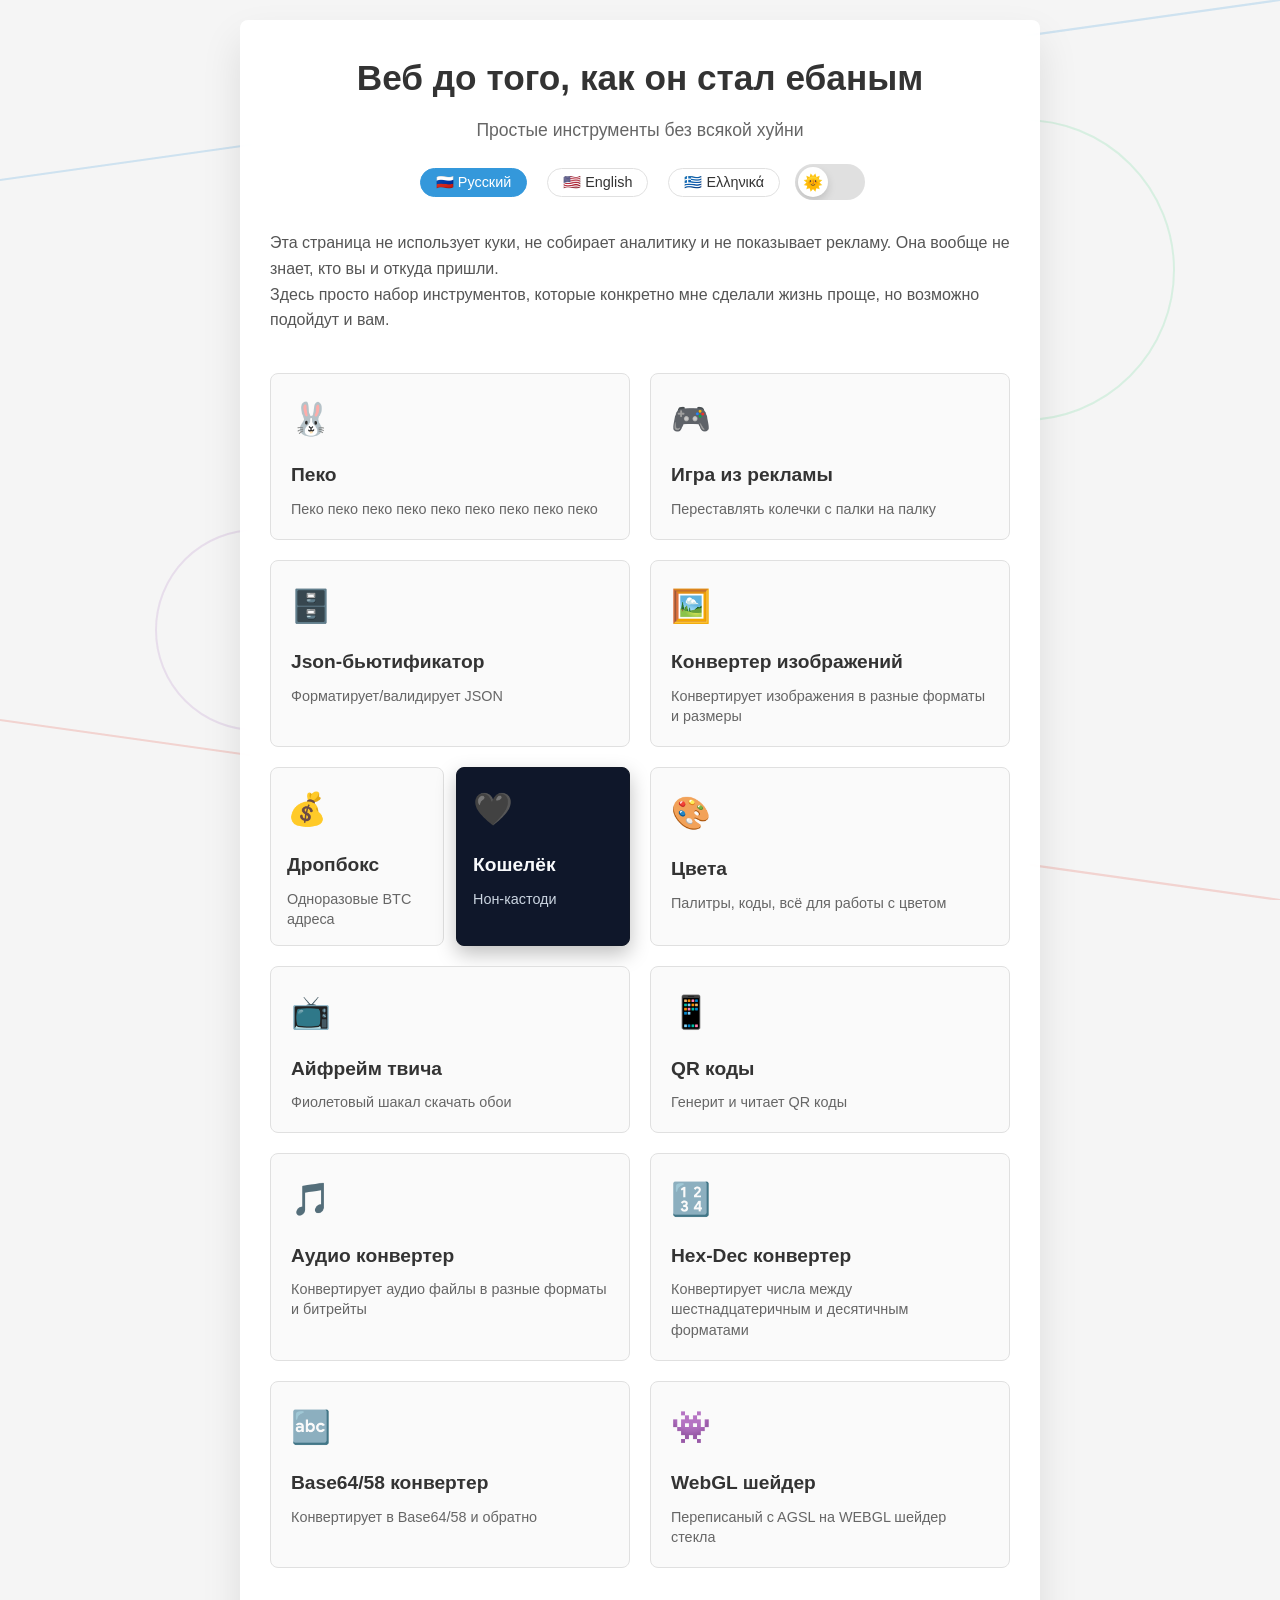
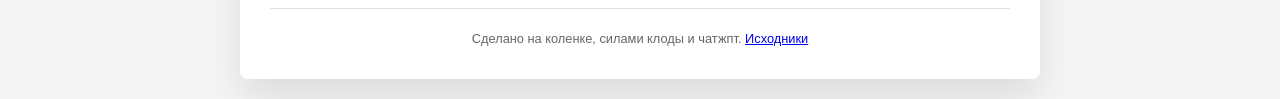
==== commit a95c4c07: "Redesign: extract common CSS/JS, clean up hardcoded colors - Extract shared styles into css/common.c" ====
--- a/app/index.html
+++ b/app/index.html
@@ -4,64 +4,21 @@
     <meta charset="UTF-8">
     <meta name="viewport" content="width=device-width, initial-scale=1.0">
     <title>Инструменты</title>
+    <link rel="stylesheet" href="css/common.css">
     <style>
-        * { margin: 0; padding: 0; box-sizing: border-box; }
-        :root {
-            --bg-body: #f5f5f5;
-            --bg-container: rgba(255, 255, 255, 0.9);
-            --text-main: #333;
-            --text-subtle: #555;
-            --text-muted: #666;
-            --title-color: #2c3e50;
-            --subtitle-color: #7f8c8d;
-            --card-bg: #fafafa;
-            --card-border: #e0e0e0;
-            --shadow: rgba(0, 0, 0, 0.1);
-            --accent: #3498db;
-            --footer-color: #888;
-            --footer-border: #eee;
-        }
-        [data-theme="dark"] {
-            --bg-body: #0b1221;
-            --bg-container: rgba(17, 24, 39, 0.92);
-            --text-main: #e5e7eb;
-            --text-subtle: #cbd5e1;
-            --text-muted: #94a3b8;
-            --title-color: #e2e8f0;
-            --subtitle-color: #cbd5e1;
-            --card-bg: #111827;
-            --card-border: #1f2937;
-            --shadow: rgba(0, 0, 0, 0.3);
-            --accent: #60a5fa;
-            --footer-color: #94a3b8;
-            --footer-border: #1f2937;
-        }
-        body {
-            font-family: -apple-system, BlinkMacSystemFont, 'Segoe UI', Roboto, sans-serif;
-            line-height: 1.6; color: var(--text-main); background: var(--bg-body); padding: 20px;
-            position: relative; /* allow positioned children without killing scroll */
-            overflow-x: hidden; /* hide horizontal overflow only */
-            min-height: 100vh; /* ensure body extends at least one viewport height */
-            transition: background 0.2s ease, color 0.2s ease;
-        }
         svg.background { position: fixed; top: 0; left: 0; width: 100%; height: 100%; z-index: -1; pointer-events: none; }
-        .container {
-            max-width: 800px; margin: 0 auto; background: var(--bg-container);
-            border-radius: 8px; box-shadow: 0 2px 10px var(--shadow); padding: 40px; position: relative;
-            transition: background 0.2s ease, box-shadow 0.2s ease;
-        }
         .header { text-align: center; margin-bottom: 30px; }
-        .title { font-size: 2.2em; font-weight: bold; color: var(--title-color); margin-bottom: 10px; transition: color 0.2s ease; }
-        .subtitle { font-size: 1.1em; color: var(--subtitle-color); margin-bottom: 20px; transition: color 0.2s ease; }
+        .title { font-size: 2.2em; font-weight: bold; color: var(--text-primary); margin-bottom: 10px; transition: color var(--transition-fast); }
+        .subtitle { font-size: 1.1em; color: var(--text-muted); margin-bottom: 20px; transition: color var(--transition-fast); }
         .language-switch { margin-bottom: 20px; display: flex; justify-content: center; gap: 10px; align-items: center; flex-wrap: wrap; }
-        .lang-btn { background: none; border: 1px solid var(--card-border); padding: 5px 15px; margin: 0 5px; border-radius: 20px; cursor: pointer; font-size: 0.9em; transition: all 0.2s; color: var(--text-main); }
+        .lang-btn { background: none; border: 1px solid var(--border-color); padding: 5px 15px; margin: 0 5px; border-radius: 20px; cursor: pointer; font-size: 0.9em; transition: all var(--transition-fast); color: var(--text-primary); }
         .lang-btn.active { background: var(--accent); color: white; border-color: var(--accent); }
         .lang-btn:hover:not(.active) { background: rgba(52, 152, 219, 0.1); }
         [data-theme="dark"] .lang-btn:hover:not(.active) { background: rgba(96, 165, 250, 0.15); }
-        .description { font-size: 1em; color: var(--text-subtle); margin-bottom: 40px; text-align: left; transition: color 0.2s ease; }
+        .description { font-size: 1em; color: var(--text-secondary); margin-bottom: 40px; text-align: left; transition: color var(--transition-fast); }
         .tools-grid { display: grid; grid-template-columns: repeat(auto-fit, minmax(300px, 1fr)); gap: 20px; margin-top: 30px; }
         .tool-card-pair { display: grid; grid-template-columns: repeat(2, 1fr); gap: 12px; }
-        .tool-card { border: 1px solid var(--card-border); border-radius: 8px; padding: 20px; background: var(--card-bg); cursor: pointer; transition: all 0.2s ease; text-decoration: none; color: inherit; }
+        .tool-card { border: 1px solid var(--border-color); border-radius: 8px; padding: 20px; background: var(--bg-card); cursor: pointer; transition: all var(--transition-fast); text-decoration: none; color: inherit; }
         .tool-card:hover { border-color: var(--accent); background: white; box-shadow: 0 4px 12px rgba(52, 152, 219, 0.1); transform: translateY(-2px); }
         [data-theme="dark"] .tool-card:hover { background: #0f172a; box-shadow: 0 4px 12px rgba(96, 165, 250, 0.15); }
         .tool-card--compact { padding: 16px; }
@@ -80,49 +37,11 @@
             box-shadow: 0 0 0 1px rgba(91, 54, 157, 0.3), 0 14px 30px rgba(0, 0, 0, 0.55);
         }
         .tool-icon { font-size: 2em; margin-bottom: 15px; display: block; }
-        .tool-title { font-size: 1.2em; font-weight: 600; margin-bottom: 8px; color: var(--title-color); transition: color 0.2s ease; }
-        .tool-desc { font-size: 0.9em; color: var(--text-muted); line-height: 1.4; transition: color 0.2s ease; }
-        .footer { margin-top: 40px; padding-top: 20px; border-top: 1px solid var(--footer-border); font-size: 0.8em; color: var(--footer-color); text-align: center; transition: color 0.2s ease, border-color 0.2s ease; }
-        .theme-toggle {
-            position: relative;
-            width: 70px;
-            height: 36px;
-            background: var(--card-border);
-            border-radius: 50px;
-            cursor: pointer;
-            transition: all 0.2s ease;
-            border: none;
-            overflow: hidden;
-            flex-shrink: 0;
-        }
-        .theme-toggle:hover { background: #d0d0d0; transform: translateY(-1px); }
-        .theme-toggle:active { transform: translateY(0); }
-        [data-theme="dark"] .theme-toggle { background: #1f2937; }
-        [data-theme="dark"] .theme-toggle:hover { background: #273447; }
-        .theme-toggle-slider {
-            position: absolute;
-            top: 3px;
-            left: 3px;
-            width: 30px;
-            height: 30px;
-            background: white;
-            border-radius: 50%;
-            display: flex;
-            align-items: center;
-            justify-content: center;
-            font-size: 16px;
-            transition: all 0.2s ease;
-            box-shadow: 0 4px 8px rgba(0,0,0,0.15);
-        }
-        [data-theme="dark"] .theme-toggle-slider {
-            transform: translateX(34px);
-            background: #111827;
-            color: #f8fafc;
-            box-shadow: 0 4px 10px rgba(0,0,0,0.3);
-        }
+        .tool-title { font-size: 1.2em; font-weight: 600; margin-bottom: 8px; color: var(--text-primary); transition: color var(--transition-fast); }
+        .tool-desc { font-size: 0.9em; color: var(--text-muted); line-height: 1.4; transition: color var(--transition-fast); }
+        .footer { margin-top: 40px; padding-top: 20px; border-top: 1px solid var(--border-color); font-size: 0.8em; color: var(--text-muted); text-align: center; transition: color var(--transition-fast), border-color var(--transition-fast); }
+        .container { max-width: 800px; border-radius: 8px; position: relative; }
         @media (max-width: 768px) {
-            body { padding: 10px; }
-            .container { padding: 20px; }
             .title { font-size: 1.8em; }
             .subtitle { font-size: 1em; }
             .tools-grid { grid-template-columns: 1fr; gap: 15px; }
@@ -130,13 +49,12 @@
             .tool-card-pair { grid-template-columns: 1fr; }
         }
         @media (max-width: 480px) {
-            .container { padding: 15px; }
             .title { font-size: 1.5em; }
             .lang-btn { padding: 8px 12px; margin: 2px; }
         }
     </style>
 </head>
-<body>
+<body class="body--flat" style="padding-top: 20px;">
 <svg class="background" xmlns="http://www.w3.org/2000/svg" preserveAspectRatio="xMidYMid slice">
     <line x1="0" y1="20%" x2="100%" y2="0" stroke="#3498db" stroke-width="2" opacity="0.2"/>
     <line x1="0" y1="80%" x2="100%" y2="100%" stroke="#e74c3c" stroke-width="2" opacity="0.2"/>
@@ -163,6 +81,7 @@
     <div class="footer" data-text="footer"></div>
 </div>
 
+<script src="js/theme.js"></script>
 <script>
     const translations = {
         ru: {
@@ -175,7 +94,7 @@
             footer: "Сделано на коленке, силами клоды и чатжпт. <a href=\"https://github.com/gen1nya/js-tools\">Исходники</a>",
             tools: [
                 { name: "peko", icon: "🐰", title: "Пеко", desc: "Пеко пеко пеко пеко пеко пеко пеко пеко пеко" },
-                { name: "sorting_game", icon: "🎮", title: "Игра из рекламы", desc: "Переставлять колечки с палки на палку" },
+                { name: "sorting_game", icon: "🎮", title: "Игра из рекламы", desc: "Переставлять колечки с палки на палку", url: "https://game.rus.ebatel.online/" },
                 { name: "json_validator", icon: "🗄️", title: "Json-бьютификатор", desc: "Форматирует/валидирует JSON" },
                 { name: "image-converter", icon: "🖼️", title: "Конвертер изображений", desc: "Конвертирует изображения в разные форматы и размеры" },
                 { name: "btc_generator", icon: "💰", title: "Дропбокс", desc: "Одноразовые BTC адреса", },
@@ -200,7 +119,7 @@
             footer: "Made on my knee with the help of Claude and ChatGPT.  <a href=\"https://github.com/gen1nya/js-tools\">Source code</a>",
             tools: [
                 { name: "peko", icon: "🐰", title: "Peko", desc: "peko peko peko peko peko peko peko peko peko peko peko peko peko peko peko peko" },
-                { name: "sorting_game", icon: "🎮", title: "Ad Puzzle Game", desc: "Move the rings from one pole to another" },
+                { name: "sorting_game", icon: "🎮", title: "Ad Puzzle Game", desc: "Move the rings from one pole to another", url: "https://game.rus.ebatel.online/" },
                 { name: "json_validator", icon: "🗄️", title: "Json-Beautifier", desc: "Formats/validates JSON" },
                 { name: "image-converter", icon: "🖼️", title: "Image Converter", desc: "Converts images to different formats and sizes" },
                 { name: "btc_generator", icon: "💰", title: "Dropbox", desc: "One-time BTC addresses" },
@@ -224,7 +143,7 @@
             footer: "Φτιαγμένο πρόχειρα με τη βοήθεια του Claude και του ChatGPT. <a href=\"https://github.com/gen1nya/js-tools\">Πηγαίος κώδικας</a>",
             tools: [
                 { name: "peko", icon: "🐰", title: "Πέκο", desc: "πέκο πέκο πέκο..." },
-                { name: "sorting_game", icon: "🎮", title: "Παιχνίδι από τη διαφήμιση", desc: "Μετακίνησε τους κρίκους από ένα στύλο σε έναν άλλο" },
+                { name: "sorting_game", icon: "🎮", title: "Παιχνίδι από τη διαφήμιση", desc: "Μετακίνησε τους κρίκους από ένα στύλο σε έναν άλλο", url: "https://game.rus.ebatel.online/" },
                 { name: "json_validator", icon: "🗄️", title: "Διαμορφωτής JSON", desc: "Μορφοποιεί/επικυρώνει JSON" },
                 { name: "image-converter", icon: "🖼️", title: "Μετατροπέας εικόνων", desc: "Μετατρέπει εικόνες σε διαφορετικές μορφές και μεγέθη" },
                 { name: "btc_generator", icon: "💰", title: "Dropbox", desc: "One-time BTC διευθύνσεις" },
@@ -241,15 +160,6 @@
     };
 
     let currentLang = localStorage.getItem('lang') || 'ru';
-    let currentTheme = localStorage.getItem('theme') || 'light';
-
-    function setTheme(theme) {
-        currentTheme = theme === 'dark' ? 'dark' : 'light';
-        document.documentElement.setAttribute('data-theme', currentTheme);
-        localStorage.setItem('theme', currentTheme);
-        const slider = document.getElementById('theme-toggle-slider');
-        if (slider) slider.textContent = currentTheme === 'dark' ? '🌙' : '🌞';
-    }
 
     function switchLanguage(lang, targetBtn = null) {
         if (!translations[lang]) lang = 'ru';
@@ -266,7 +176,7 @@
             const key = el.getAttribute('data-text');
             if (key in texts) el.innerHTML = texts[key];
         });
-        
+
         renderTools(texts.tools || []);
         document.documentElement.lang = lang;
     }
@@ -314,14 +224,6 @@
     }
 
     document.addEventListener('DOMContentLoaded', () => {
-        setTheme(currentTheme);
-        const themeToggle = document.getElementById('theme-toggle');
-        if (themeToggle) {
-            themeToggle.addEventListener('click', () => {
-                setTheme(currentTheme === 'dark' ? 'light' : 'dark');
-            });
-        }
-
         document.querySelectorAll('.lang-btn').forEach(btn => {
             btn.addEventListener('click', e => switchLanguage(btn.dataset.lang, e.currentTarget));
         });
--- a/app/css/common.css
+++ b/app/css/common.css
@@ -0,0 +1,435 @@
+/* ===== Reset + Base ===== */
+* {
+    margin: 0;
+    padding: 0;
+    box-sizing: border-box;
+}
+
+body {
+    font-family: -apple-system, BlinkMacSystemFont, 'Segoe UI', Roboto, sans-serif;
+    line-height: 1.6;
+    color: var(--text-primary);
+    min-height: 100vh;
+    transition: background var(--transition-fast), color var(--transition-fast);
+}
+
+/* ===== CSS Variables ===== */
+:root {
+    --color-primary: #667eea;
+    --color-secondary: #764ba2;
+    --gradient-primary: linear-gradient(135deg, #667eea 0%, #764ba2 100%);
+
+    --bg-body: #f5f5f5;
+    --bg-page: linear-gradient(135deg, #667eea 0%, #764ba2 100%);
+    --bg-container: rgba(255, 255, 255, 0.95);
+    --bg-card: #fafafa;
+
+    --text-primary: #333;
+    --text-secondary: #555;
+    --text-muted: #666;
+
+    --border-color: #e0e0e0;
+    --shadow: 0 20px 40px rgba(0, 0, 0, 0.1);
+    --shadow-light: 0 2px 10px rgba(0, 0, 0, 0.1);
+    --shadow-heavy: 0 15px 35px rgba(0, 0, 0, 0.15);
+
+    --accent: #3498db;
+    --color-success: #28a745;
+    --color-warning: #ffc107;
+    --color-error: #dc3545;
+    --color-info: #17a2b8;
+
+    --transition-fast: 0.2s ease;
+    --transition-normal: 0.3s ease;
+}
+
+[data-theme="dark"] {
+    --color-primary: #667eea;
+    --color-secondary: #764ba2;
+
+    --bg-body: #0b1221;
+    --bg-page: linear-gradient(135deg, #1a1a2e 0%, #16213e 100%);
+    --bg-container: rgba(17, 24, 39, 0.92);
+    --bg-card: #111827;
+
+    --text-primary: #e5e7eb;
+    --text-secondary: #cbd5e1;
+    --text-muted: #94a3b8;
+
+    --border-color: #1f2937;
+    --shadow: 0 20px 40px rgba(0, 0, 0, 0.3);
+    --shadow-light: 0 2px 10px rgba(0, 0, 0, 0.3);
+    --shadow-heavy: 0 15px 35px rgba(0, 0, 0, 0.4);
+
+    --accent: #60a5fa;
+    --color-success: #22c55e;
+    --color-warning: #f59e0b;
+    --color-error: #ef4444;
+    --color-info: #38bdf8;
+}
+
+/* ===== Body Variants ===== */
+.body--gradient {
+    background: var(--bg-page);
+}
+
+.body--flat {
+    background: var(--bg-body);
+    position: relative;
+    overflow-x: hidden;
+}
+
+/* ===== Container ===== */
+.container {
+    max-width: 900px;
+    width: calc(100% - 40px);
+    margin: 0 auto 20px;
+    background: var(--bg-container);
+    border-radius: 20px;
+    padding: 30px;
+    box-shadow: var(--shadow);
+    backdrop-filter: blur(10px);
+    transition: background var(--transition-fast), box-shadow var(--transition-fast);
+}
+
+/* ===== Typography ===== */
+h1, h2, h3 {
+    color: var(--text-primary);
+    transition: color var(--transition-fast);
+}
+
+/* ===== Buttons ===== */
+.btn {
+    padding: 10px 20px;
+    border: none;
+    border-radius: 8px;
+    font-size: 14px;
+    font-weight: 600;
+    cursor: pointer;
+    transition: all var(--transition-normal);
+    text-transform: uppercase;
+    letter-spacing: 0.5px;
+}
+
+.btn:hover {
+    transform: translateY(-2px);
+}
+
+.btn:active {
+    transform: translateY(0);
+}
+
+.btn:disabled {
+    opacity: 0.5;
+    cursor: not-allowed;
+    transform: none;
+}
+
+.btn-primary {
+    background: var(--gradient-primary);
+    color: white;
+    box-shadow: 0 4px 15px rgba(102, 126, 234, 0.3);
+}
+
+.btn-primary:hover {
+    box-shadow: 0 6px 20px rgba(102, 126, 234, 0.4);
+}
+
+.btn-secondary {
+    background: #6c757d;
+    color: white;
+}
+
+.btn-secondary:hover {
+    background: #5a6268;
+}
+
+.btn-success {
+    background: var(--color-success);
+    color: white;
+}
+
+.btn-success:hover {
+    opacity: 0.9;
+}
+
+.btn-danger {
+    background: var(--color-error);
+    color: white;
+}
+
+.btn-danger:hover {
+    opacity: 0.9;
+}
+
+/* ===== Form Elements ===== */
+input, textarea, select {
+    padding: 12px;
+    border: 2px solid var(--border-color);
+    border-radius: 8px;
+    font-size: 1em;
+    font-family: inherit;
+    background: var(--bg-container);
+    color: var(--text-primary);
+    transition: border-color var(--transition-normal), box-shadow var(--transition-normal);
+}
+
+input:focus, textarea:focus, select:focus {
+    outline: none;
+    border-color: var(--color-primary);
+    box-shadow: 0 0 0 3px rgba(102, 126, 234, 0.1);
+}
+
+[data-theme="dark"] input:focus,
+[data-theme="dark"] textarea:focus,
+[data-theme="dark"] select:focus {
+    box-shadow: 0 0 0 3px rgba(102, 126, 234, 0.25);
+}
+
+/* ===== Upload Area ===== */
+.upload-area {
+    border: 3px dashed var(--color-primary);
+    border-radius: 15px;
+    padding: 40px;
+    text-align: center;
+    margin-bottom: 30px;
+    transition: all var(--transition-normal);
+    cursor: pointer;
+    color: var(--text-secondary);
+}
+
+.upload-area:hover, .upload-area.dragover {
+    border-color: var(--color-secondary);
+    background: rgba(102, 126, 234, 0.05);
+    transform: translateY(-2px);
+}
+
+[data-theme="dark"] .upload-area:hover,
+[data-theme="dark"] .upload-area.dragover {
+    background: rgba(102, 126, 234, 0.15);
+}
+
+/* ===== Progress Bar ===== */
+.progress-bar {
+    width: 100%;
+    height: 6px;
+    background: var(--border-color);
+    border-radius: 3px;
+    overflow: hidden;
+    margin: 20px 0;
+}
+
+.progress-fill {
+    height: 100%;
+    background: var(--gradient-primary);
+    width: 0%;
+    transition: width var(--transition-normal);
+}
+
+/* ===== Status Messages ===== */
+.status-success {
+    background: rgba(40, 167, 69, 0.15);
+    border: 1px solid var(--color-success);
+    color: var(--color-success);
+    padding: 10px 15px;
+    border-radius: 8px;
+}
+
+.status-warning {
+    background: rgba(255, 193, 7, 0.15);
+    border: 1px solid var(--color-warning);
+    color: #856404;
+    padding: 10px 15px;
+    border-radius: 8px;
+}
+
+[data-theme="dark"] .status-warning {
+    color: var(--color-warning);
+}
+
+.status-error {
+    background: rgba(220, 53, 69, 0.15);
+    border: 1px solid var(--color-error);
+    color: var(--color-error);
+    padding: 10px 15px;
+    border-radius: 8px;
+}
+
+.status-info {
+    background: rgba(23, 162, 184, 0.15);
+    border: 1px solid var(--color-info);
+    color: var(--color-info);
+    padding: 10px 15px;
+    border-radius: 8px;
+}
+
+/* ===== Theme Toggle ===== */
+.theme-toggle {
+    position: relative;
+    width: 70px;
+    height: 36px;
+    background: var(--border-color);
+    border-radius: 50px;
+    cursor: pointer;
+    transition: all var(--transition-fast);
+    border: none;
+    overflow: hidden;
+    flex-shrink: 0;
+}
+
+.theme-toggle:hover {
+    background: #d0d0d0;
+    transform: translateY(-1px);
+}
+
+.theme-toggle:active {
+    transform: translateY(0);
+}
+
+[data-theme="dark"] .theme-toggle {
+    background: #1f2937;
+}
+
+[data-theme="dark"] .theme-toggle:hover {
+    background: #273447;
+}
+
+.theme-toggle-slider {
+    position: absolute;
+    top: 3px;
+    left: 3px;
+    width: 30px;
+    height: 30px;
+    background: white;
+    border-radius: 50%;
+    display: flex;
+    align-items: center;
+    justify-content: center;
+    font-size: 16px;
+    transition: all var(--transition-fast);
+    box-shadow: 0 4px 8px rgba(0, 0, 0, 0.15);
+}
+
+[data-theme="dark"] .theme-toggle-slider {
+    transform: translateX(34px);
+    background: #111827;
+    color: #f8fafc;
+    box-shadow: 0 4px 10px rgba(0, 0, 0, 0.3);
+}
+
+/* ===== Toolbar ===== */
+.toolbar {
+    position: sticky;
+    top: 0;
+    z-index: 1000;
+    display: flex;
+    align-items: center;
+    gap: 10px;
+    padding: 10px 20px;
+    margin-bottom: 15px;
+    background: rgba(255, 255, 255, 0.8);
+    backdrop-filter: blur(12px);
+    -webkit-backdrop-filter: blur(12px);
+    border-bottom: 1px solid var(--border-color);
+    box-shadow: 0 2px 8px rgba(0, 0, 0, 0.06);
+    transition: background var(--transition-fast), border-color var(--transition-fast);
+}
+[data-theme="dark"] .toolbar {
+    background: rgba(17, 24, 39, 0.85);
+    box-shadow: 0 2px 8px rgba(0, 0, 0, 0.3);
+}
+.toolbar__back { color: var(--text-primary); text-decoration: none; font-weight: 600; font-size: 0.95em; white-space: nowrap; transition: color var(--transition-fast); }
+.toolbar__back:hover { color: var(--accent); }
+.toolbar__title {
+    flex: 1;
+    text-align: center;
+    font-weight: 700;
+    font-size: 0.95em;
+    color: var(--text-primary);
+    white-space: nowrap;
+    overflow: hidden;
+    text-overflow: ellipsis;
+    min-width: 0;
+    padding: 0 10px;
+    transition: color var(--transition-fast);
+}
+.toolbar__lang { display: flex; gap: 6px; align-items: center; }
+.toolbar__lang-btn { background: none; border: 1px solid var(--border-color); padding: 4px 10px; border-radius: 16px; cursor: pointer; font-size: 0.85em; transition: all var(--transition-fast); color: var(--text-primary); line-height: 1; }
+.toolbar__lang-btn.active { background: var(--accent); color: white; border-color: var(--accent); }
+.toolbar__lang-btn:hover:not(.active) { background: rgba(52, 152, 219, 0.1); }
+[data-theme="dark"] .toolbar__lang-btn:hover:not(.active) { background: rgba(96, 165, 250, 0.15); }
+
+@media (max-width: 480px) {
+    .toolbar { padding: 8px 12px; gap: 6px; margin-bottom: 10px; }
+    .toolbar__back { font-size: 0.85em; }
+    .toolbar__title { font-size: 0.75em; padding: 0 4px; }
+    .toolbar__lang-btn { padding: 3px 8px; font-size: 0.8em; }
+}
+
+/* ===== Copy Button ===== */
+.copy-btn {
+    background: var(--color-success);
+    color: white;
+    border: none;
+    padding: 6px 14px;
+    border-radius: 6px;
+    cursor: pointer;
+    font-size: 0.85em;
+    transition: all var(--transition-fast);
+}
+
+.copy-btn:hover {
+    opacity: 0.85;
+    transform: translateY(-1px);
+}
+
+/* ===== Card ===== */
+.card {
+    background: var(--bg-card);
+    border-radius: 12px;
+    padding: 20px;
+    box-shadow: var(--shadow-light);
+    transition: all var(--transition-normal);
+}
+
+.card:hover {
+    transform: translateY(-3px);
+    box-shadow: var(--shadow-heavy);
+}
+
+/* ===== Utilities ===== */
+.hidden {
+    display: none;
+}
+
+.text-center {
+    text-align: center;
+}
+
+.text-mono {
+    font-family: 'Consolas', 'Monaco', 'Courier New', monospace;
+}
+
+/* ===== Responsive ===== */
+@media (max-width: 768px) {
+    .container {
+        width: calc(100% - 20px);
+        padding: 20px;
+        border-radius: 15px;
+    }
+
+    h1 {
+        font-size: 1.8em;
+    }
+}
+
+@media (max-width: 480px) {
+    .container {
+        padding: 15px;
+        border-radius: 12px;
+    }
+
+    h1 {
+        font-size: 1.5em;
+    }
+}
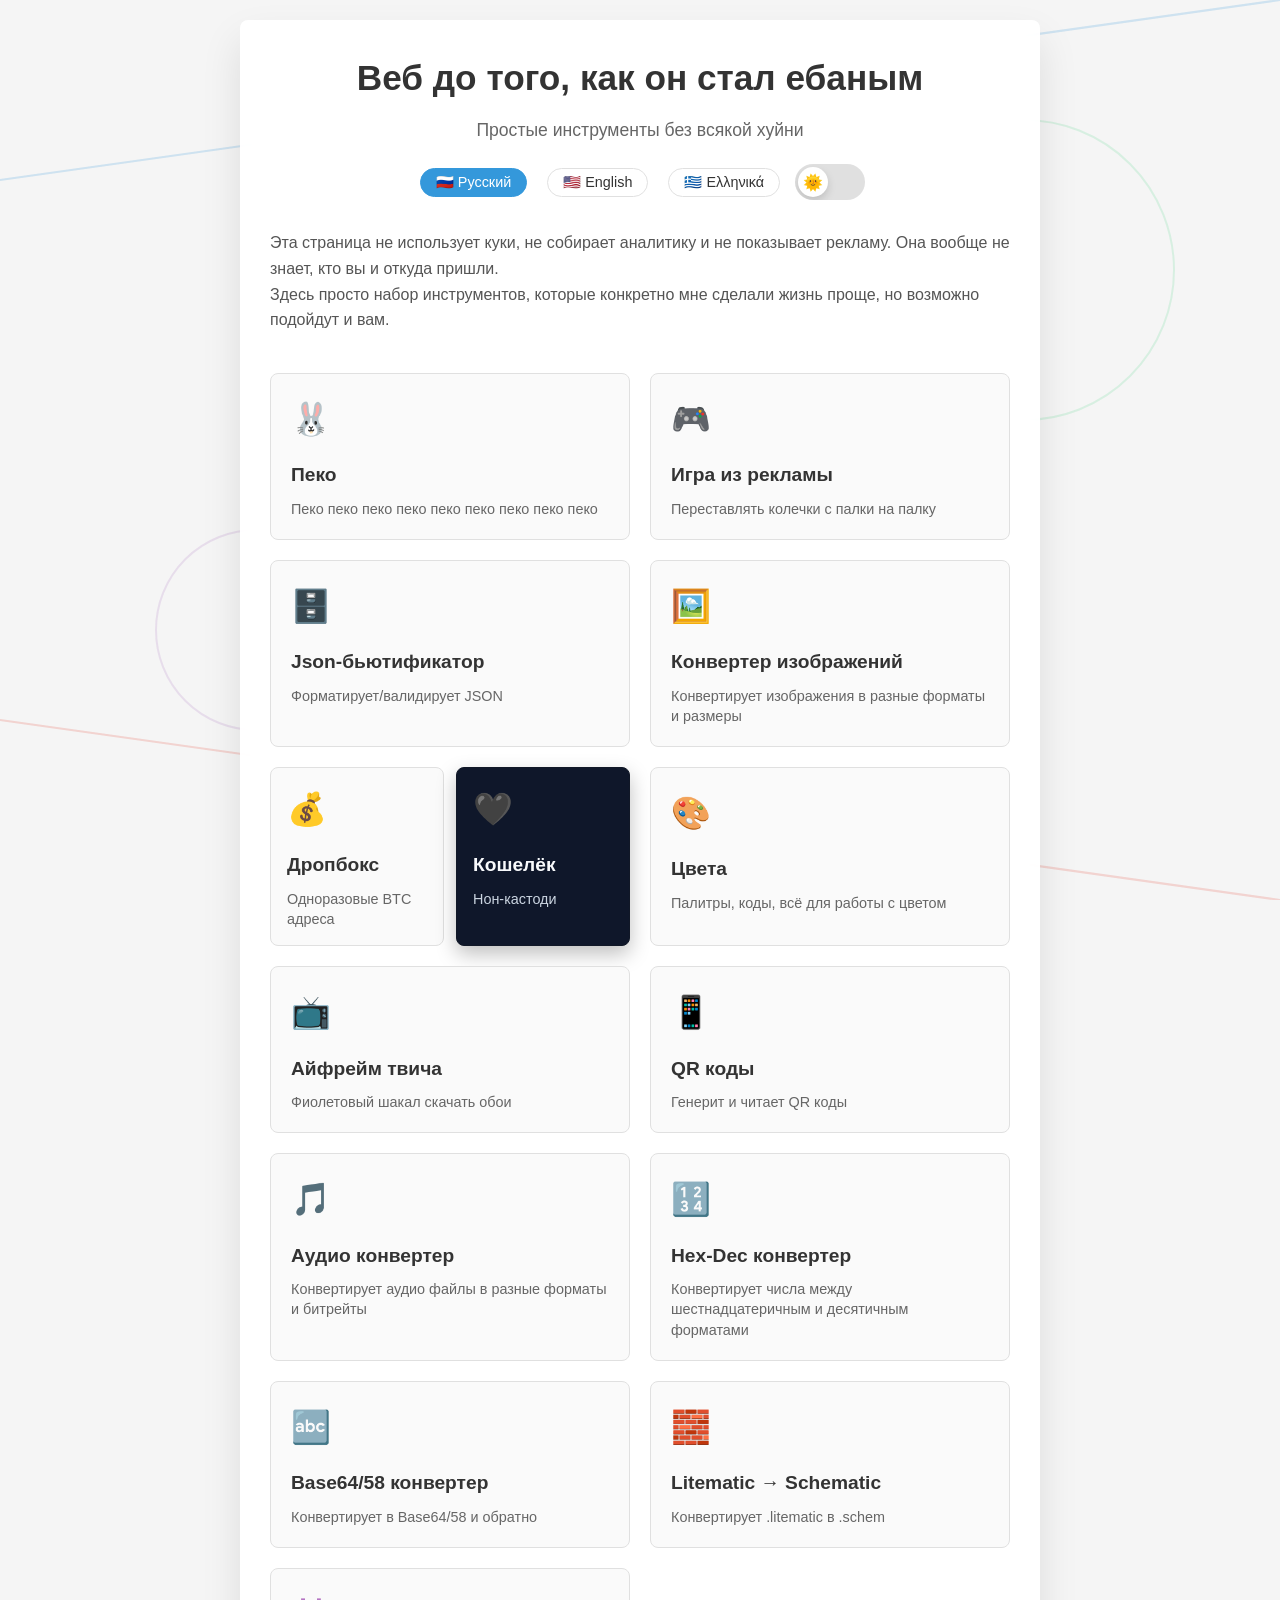
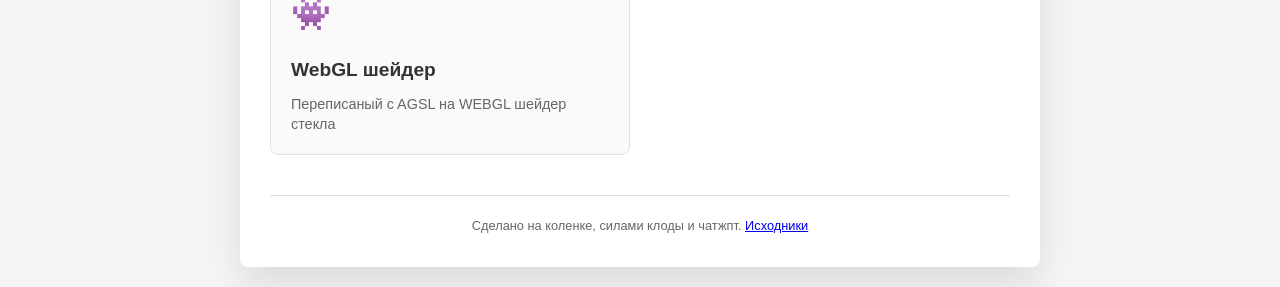
==== commit 8a9daa60: "Add browser-based Litematic to Schematic converter Ports Python litematic-convert tool to client-sid" ====
--- a/app/index.html
+++ b/app/index.html
@@ -105,6 +105,7 @@
                 { name: "audio_converter", icon: "🎵", title: "Аудио конвертер", desc: "Конвертирует аудио файлы в разные форматы и битрейты" },
                 { name: "hex-dec-converter", icon: "🔢", title: "Hex-Dec конвертер", desc: "Конвертирует числа между шестнадцатеричным и десятичным форматами" },
                 { name: "base-utf-converter", icon: "🔤", title: "Base64/58 конвертер", desc: "Конвертирует в Base64/58 и обратно" },
+                { name: "litematic-converter", icon: "🧱", title: "Litematic → Schematic", desc: "Конвертирует .litematic в .schem" },
                 { name: "webgl", icon: "👾", title: "WebGL шейдер", desc: "Переписаный c AGSL на WEBGL шейдер стекла" },
             ]
         },
@@ -130,6 +131,7 @@
                 { name: "audio_converter", icon: "🎵", title: "Audio Converter", desc: "Converts audio files to different formats and bitrates" },
                 { name: "hex-dec-converter", icon: "🔢", title: "Hex-Dec Converter", desc: "Converts numbers between hexadecimal and decimal formats" },
                 { name: "base-utf-converter", icon: "🔤", title: "Base64/58 Converter", desc: "Converts to Base64/58 and back" },
+                { name: "litematic-converter", icon: "🧱", title: "Litematic → Schematic", desc: "Converts .litematic to .schem" },
                 { name: "webgl", icon: "👾", title: "WebGL shader", desc: "Rewritten from AGSL to the WEBGL glass shader" }
             ]
         },
@@ -154,6 +156,7 @@
                 { name: "audio_converter", icon: "🎵", title: "Μετατροπέας ήχου", desc: "Μετατρέπει αρχεία ήχου σε διαφορετικές μορφές και bitrates" },
                 { name: "hex-dec-converter", icon: "🔢", title: "Μετατροπέας Hex-Dec", desc: "Μετατρέπει αριθμούς μεταξύ δεκαεξαδικού και δεκαδικού" },
                 { name: "base-utf-converter", icon: "🔤", title: "Μετατροπέας Base64/58", desc: "Μετατρέπει σε Base64/58 και πίσω" },
+                { name: "litematic-converter", icon: "🧱", title: "Litematic → Schematic", desc: "Μετατρέπει .litematic σε .schem" },
                 { name: "webgl", icon: "👾", title: "WebGL шейдер", desc: "Ξαναγράφηκε από AGSL στο WEBGL glass shader" }
             ]
         }
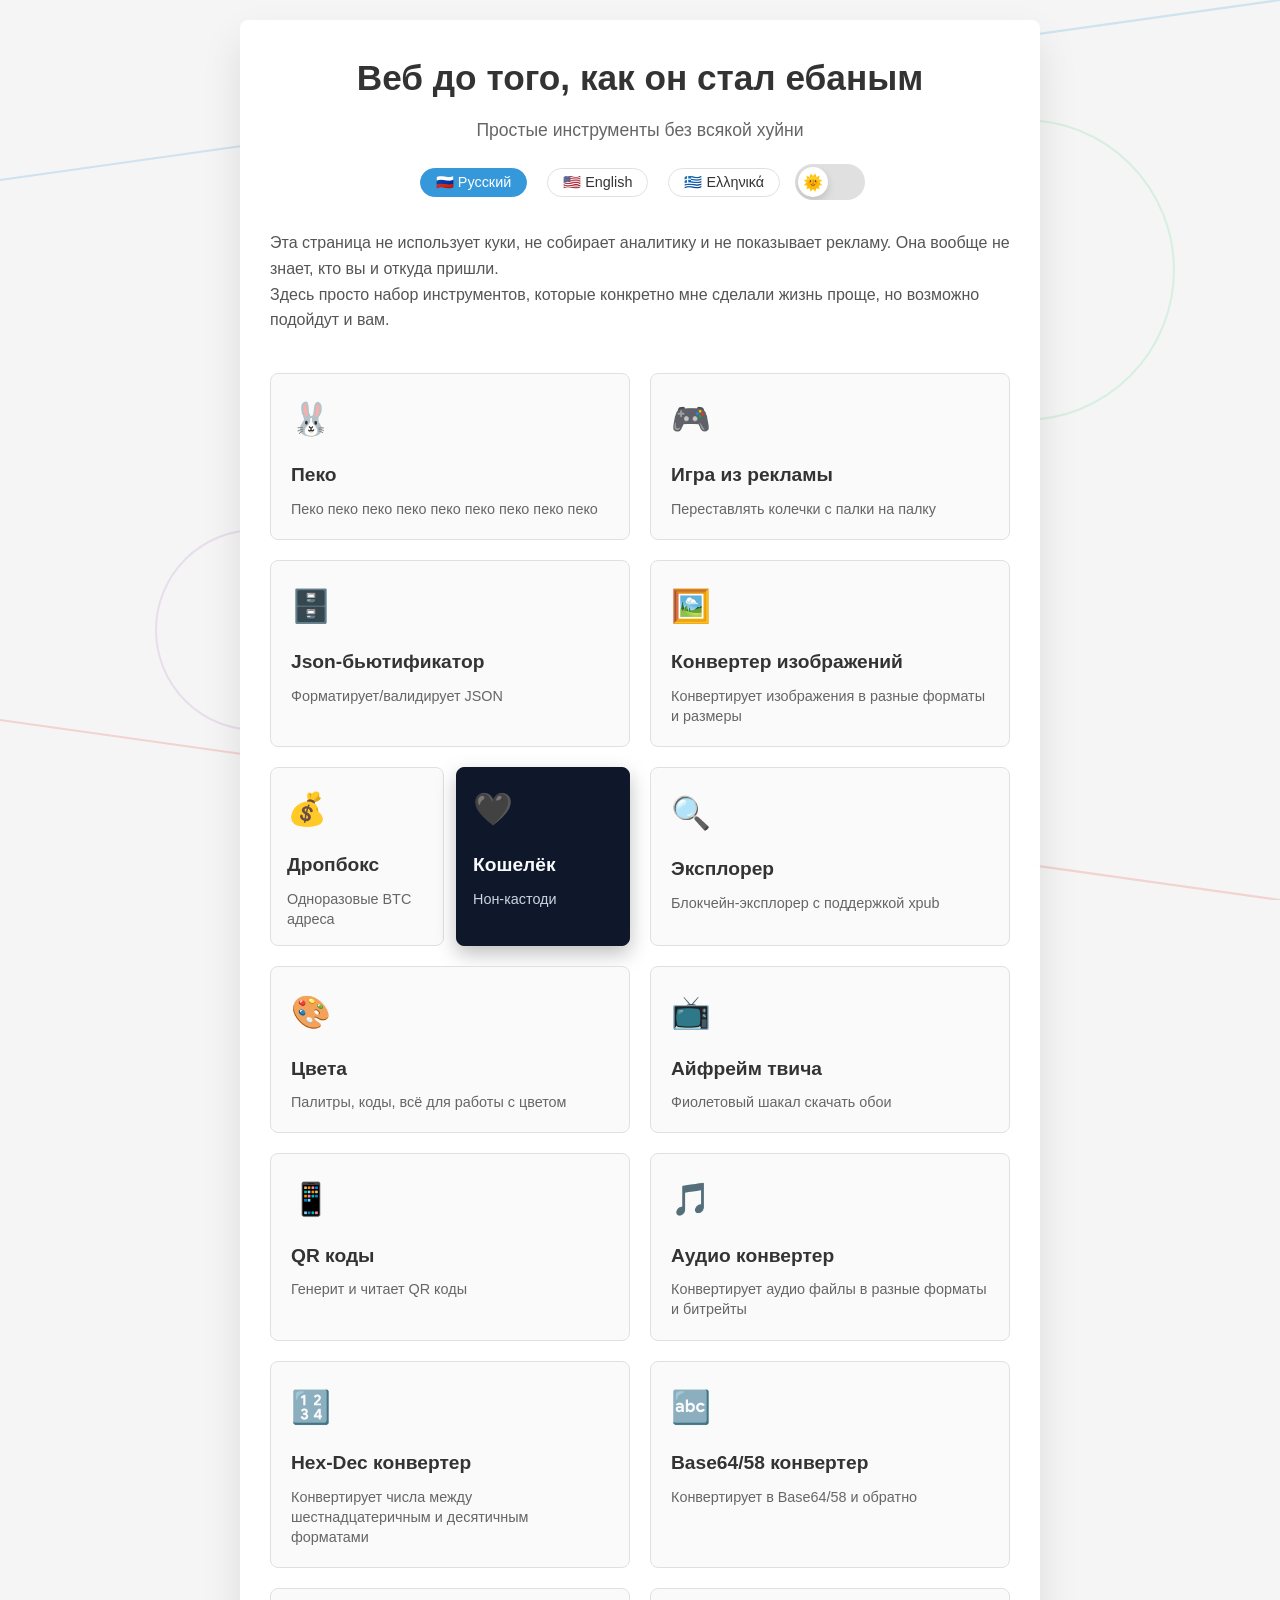
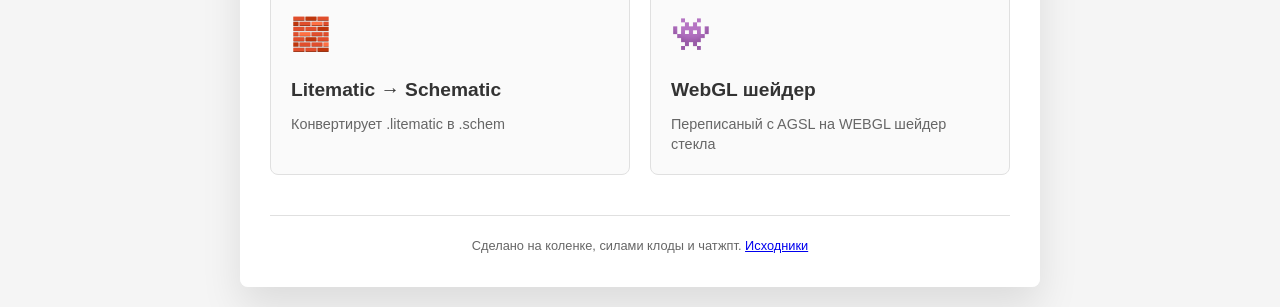
==== commit 22a758c6: "Add blockchain explorer card to homepage External link to xpub-enabled block explorer at explorer.ru" ====
--- a/app/index.html
+++ b/app/index.html
@@ -99,6 +99,7 @@
                 { name: "image-converter", icon: "🖼️", title: "Конвертер изображений", desc: "Конвертирует изображения в разные форматы и размеры" },
                 { name: "btc_generator", icon: "💰", title: "Дропбокс", desc: "Одноразовые BTC адреса", },
                 { name: "ebatel_wallet", icon: "🖤", title: "Кошелёк", desc: "Нон-кастоди", url: "https://wallet.rus.ebatel.online/", variant: "dark" },
+                { name: "xpub_explorer", icon: "🔍", title: "Эксплорер", desc: "Блокчейн-эксплорер с поддержкой xpub", url: "https://explorer.rus.ebatel.online/" },
                 { name: "colors", icon: "🎨", title: "Цвета", desc: "Палитры, коды, всё для работы с цветом" },
                 { name: "twitch_iframe", icon: "📺", title: "Айфрейм твича", desc: "Фиолетовый шакал скачать обои" },
                 { name: "qr_generator_reader", icon: "📱", title: "QR коды", desc: "Генерит и читает QR коды" },
@@ -125,6 +126,7 @@
                 { name: "image-converter", icon: "🖼️", title: "Image Converter", desc: "Converts images to different formats and sizes" },
                 { name: "btc_generator", icon: "💰", title: "Dropbox", desc: "One-time BTC addresses" },
                 { name: "ebatel_wallet", icon: "🖤", title: "BTC wallet", desc: "Non-custodial", url: "https://wallet.rus.ebatel.online/", variant: "dark" },
+                { name: "xpub_explorer", icon: "🔍", title: "Explorer", desc: "Blockchain explorer with xpub support", url: "https://explorer.rus.ebatel.online/" },
                 { name: "colors", icon: "🎨", title: "Colors", desc: "Palettes, codes, everything for working with color" },
                 { name: "twitch_iframe", icon: "📺", title: "Twitch Iframe", desc: "Purple jackal download wallpapers" },
                 { name: "qr_generator_reader", icon: "📱", title: "QR Codes", desc: "Generates and reads QR codes" },
@@ -150,6 +152,7 @@
                 { name: "image-converter", icon: "🖼️", title: "Μετατροπέας εικόνων", desc: "Μετατρέπει εικόνες σε διαφορετικές μορφές και μεγέθη" },
                 { name: "btc_generator", icon: "💰", title: "Dropbox", desc: "One-time BTC διευθύνσεις" },
                 { name: "ebatel_wallet", icon: "🖤", title: "Πορτοφόλι BTC", desc: "Non-custodial", url: "https://wallet.rus.ebatel.online/", variant: "dark" },
+                { name: "xpub_explorer", icon: "🔍", title: "Explorer", desc: "Blockchain explorer με υποστήριξη xpub", url: "https://explorer.rus.ebatel.online/" },
                 { name: "colors", icon: "🎨", title: "Χρώματα", desc: "Παλέτες, κωδικοί, όλα για εργασία με το χρώμα" },
                 { name: "twitch_iframe", icon: "📺", title: "Iframe Twitch", desc: "Μωβ τσακάλι λήψη ταπετσαριών" },
                 { name: "qr_generator_reader", icon: "📱", title: "QR κώδικες", desc: "Δημιουργεί και διαβάζει κωδικούς QR" },
